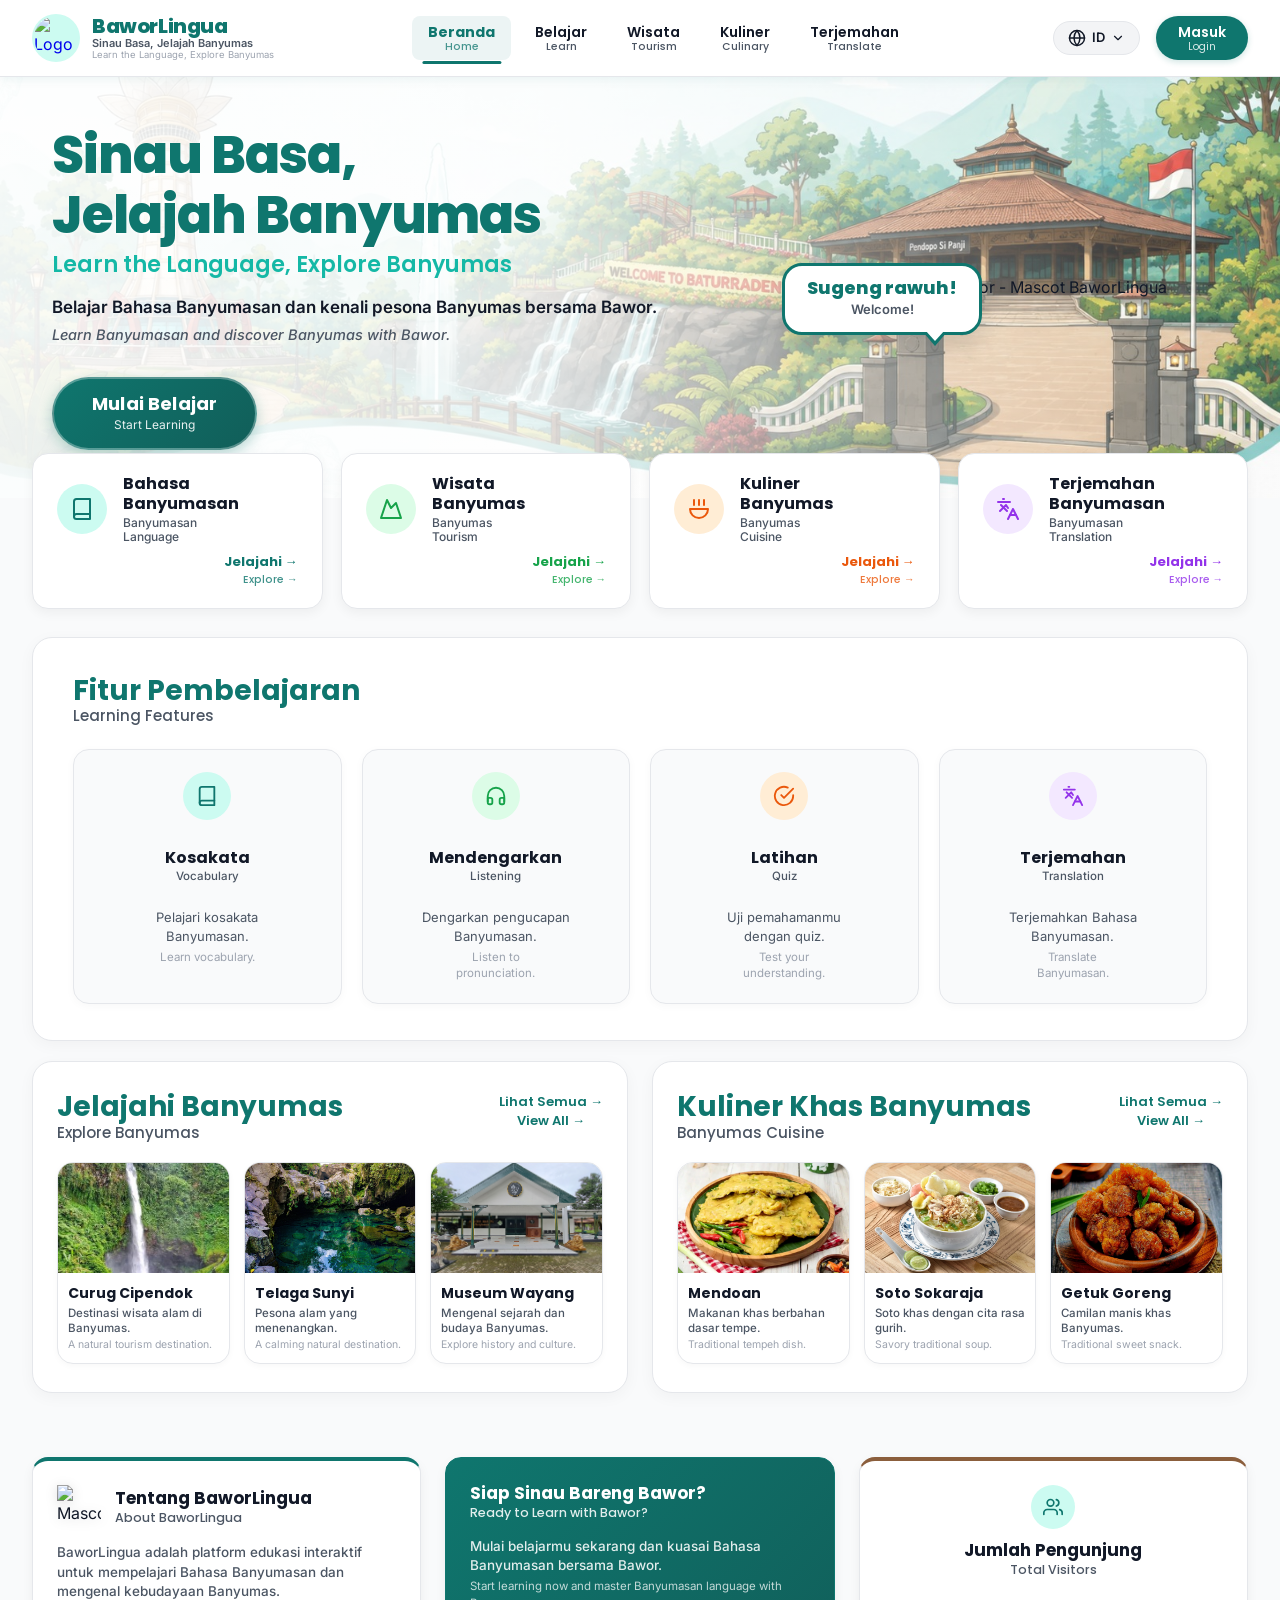
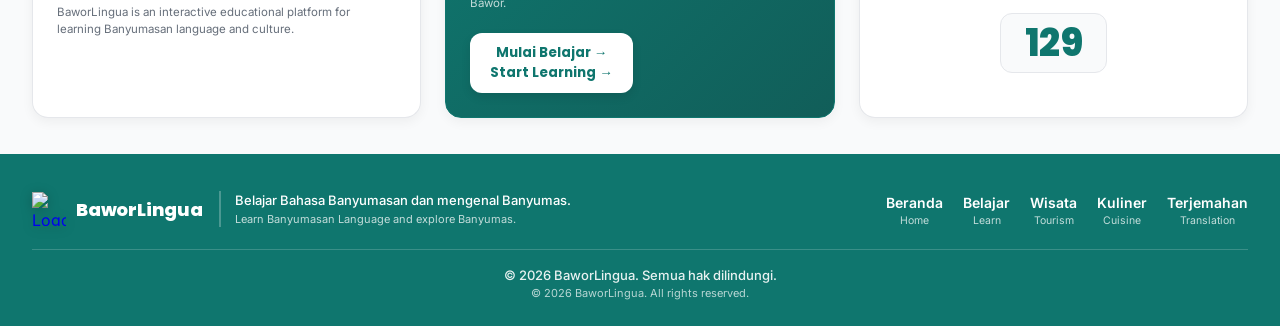
==== index.html @ 12813e77 "Initial commit" ====
<!DOCTYPE html>
<html lang="id">

<head>
    <meta charset="UTF-8">
    <meta name="viewport" content="width=device-width, initial-scale=1.0">
    <title>BaworLingua - Sinau Basa, Jelajah Banyumas</title>
    <meta name="description"
        content="Belajar Bahasa Banyumasan dan kenali pesona Banyumas bersama Bawor. Learn Banyumasan and discover Banyumas with Bawor.">

    <!-- Favicon -->
    <link rel="icon" type="image/png" href="assets/logo/logo.png">

    <!-- Google Fonts -->
    <link rel="preconnect" href="https://fonts.googleapis.com">
    <link rel="preconnect" href="https://fonts.gstatic.com" crossorigin>
    <link
        href="https://fonts.googleapis.com/css2?family=Inter:wght@400;500;600;700&family=Poppins:wght@500;600;700;800&display=swap"
        rel="stylesheet">

    <!-- Stylesheet -->
    <link rel="stylesheet" href="css/style.css">
</head>

<body data-lang="id">

    <!-- NAVBAR SECTION -->
    <header class="navbar" id="main-navbar">
        <div class="navbar-container">

            <!-- Brand Logo & Title (Left) -->
            <a href="index.html" class="brand" id="nav-brand">
                <img src="assets/logo/logo.png" alt="Logo BaworLingua" class="brand-logo" id="brand-logo-img">
                <div class="brand-info">
                    <span class="brand-title">BaworLingua</span>
                    <div class="brand-subtitle-bilingual bilingual-text">
                        <span class="text-id">Sinau Basa, Jelajah Banyumas</span>
                        <span class="text-en">Learn the Language, Explore Banyumas</span>
                    </div>
                </div>
            </a>

            <!-- Menu Navigation (Center) -->
            <nav id="primary-navigation">
                <ul class="nav-menu">
                    <li>
                        <a href="index.html" class="nav-link active" id="nav-item-beranda">
                            <span class="nav-bilingual bilingual-text">
                                <span class="text-id">Beranda</span>
                                <span class="text-en">Home</span>
                            </span>
                        </a>
                    </li>
                    <li>
                        <a href="belajar.html" class="nav-link" id="nav-item-belajar">
                            <span class="nav-bilingual bilingual-text">
                                <span class="text-id">Belajar</span>
                                <span class="text-en">Learn</span>
                            </span>
                        </a>
                    </li>
                    <li>
                        <a href="#" class="nav-link" id="nav-item-wisata">
                            <span class="nav-bilingual bilingual-text">
                                <span class="text-id">Wisata</span>
                                <span class="text-en">Tourism</span>
                            </span>
                        </a>
                    </li>
                    <li>
                        <a href="kuliner.html" class="nav-link" id="nav-item-kuliner">
                            <span class="nav-bilingual bilingual-text">
                                <span class="text-id">Kuliner</span>
                                <span class="text-en">Culinary</span>
                            </span>
                        </a>
                    </li>
                    <li>
                        <a href="terjemahan.html" class="nav-link" id="nav-item-terjemahan">
                            <span class="nav-bilingual bilingual-text">
                                <span class="text-id">Terjemahan</span>
                                <span class="text-en">Translate</span>
                            </span>
                        </a>
                    </li>
                </ul>
            </nav>

            <!-- Action Buttons & Language Selector (Right) -->
            <div class="nav-actions">
                <!-- Language Dropdown Button -->
                <div class="lang-selector" id="lang-selector-btn" role="button" aria-label="Pilih Bahasa Utama">
                    <svg width="18" height="18" viewBox="0 0 24 24" fill="none" stroke="currentColor" stroke-width="2"
                        stroke-linecap="round" stroke-linejoin="round">
                        <circle cx="12" cy="12" r="10"></circle>
                        <line x1="2" y1="12" x2="22" y2="12"></line>
                        <path
                            d="M12 2a15.3 15.3 0 0 1 4 10 15.3 15.3 0 0 1-4 10 15.3 15.3 0 0 1-4-10 15.3 15.3 0 0 1 4-10z">
                        </path>
                    </svg>
                    <span id="lang-label">ID</span>
                    <svg width="14" height="14" viewBox="0 0 24 24" fill="none" stroke="currentColor" stroke-width="2"
                        stroke-linecap="round" stroke-linejoin="round">
                        <polyline points="6 9 12 15 18 9"></polyline>
                    </svg>
                </div>

                <!-- Login Button -->
                <a href="#" class="btn-login" id="btn-login">
                    <span class="login-bilingual bilingual-text">
                        <span class="text-id">Masuk</span>
                        <span class="text-en">Login</span>
                    </span>
                </a>
            </div>

        </div>
    </header>

    <!-- HERO SECTION -->
    <section class="hero" id="hero-section">
        <div class="hero-container">

            <!-- Hero Text Content (Left) -->
            <div class="hero-content">
                <!-- Hero Heading & Subtitle Bilingual -->
                <div class="hero-title-bilingual bilingual-text" id="hero-heading">
                    <h1 class="text-id">Sinau Basa,<br>Jelajah Banyumas</h1>
                    <div class="text-en">Learn the Language, Explore Banyumas</div>
                </div>

                <!-- Hero Description Bilingual -->
                <div class="hero-desc-bilingual bilingual-text" id="hero-description">
                    <p class="text-id">Belajar Bahasa Banyumasan dan kenali pesona Banyumas bersama Bawor.</p>
                    <p class="text-en">Learn Banyumasan and discover Banyumas with Bawor.</p>
                </div>

                <!-- Hero CTA Button Bilingual -->
                <a href="#" class="btn-primary-cta" id="btn-hero-cta">
                    <div class="cta-bilingual bilingual-text">
                        <span class="text-id">Mulai Belajar</span>
                        <span class="text-en">Start Learning</span>
                    </div>
                </a>
            </div>

            <!-- Hero Mascot & Speech Bubble (Right) -->
            <div class="hero-mascot-wrapper" id="hero-mascot-container">
                <!-- Speech Bubble Bilingual -->
                <div class="speech-bubble" id="hero-speech-bubble">
                    <div class="bubble-bilingual bilingual-text">
                        <div class="text-id">Sugeng rawuh!</div>
                        <div class="text-en">Welcome!</div>
                    </div>
                </div>

                <!-- Mascot Character Image -->
                <img src="assets/mascot/bawor.png" alt="Karakter Bawor - Mascot BaworLingua" class="mascot-image"
                    id="bawor-mascot-img">
            </div>

        </div>
    </section>

    <!-- QUICK ACCESS SECTION -->
    <section class="quick-access-section" id="quick-access-section">
        <div class="quick-access-container">
            <div class="quick-access-grid">

                <!-- Card 1: Bahasa Banyumasan -->
                <a href="#" class="quick-access-card card-teal" id="qa-card-language">
                    <div class="qa-card-content">
                        <div class="qa-icon-wrapper">
                            <svg width="24" height="24" viewBox="0 0 24 24" fill="none" stroke="currentColor"
                                stroke-width="2" stroke-linecap="round" stroke-linejoin="round">
                                <path d="M4 19.5A2.5 2.5 0 0 1 6.5 17H20"></path>
                                <path d="M6.5 2H20v20H6.5A2.5 2.5 0 0 1 4 19.5v-15A2.5 2.5 0 0 1 6.5 2z"></path>
                            </svg>
                        </div>
                        <div class="qa-text-wrapper">
                            <div class="qa-title-bilingual bilingual-text">
                                <span class="text-id">Bahasa<br>Banyumasan</span>
                                <span class="text-en">Banyumasan<br>Language</span>
                            </div>
                        </div>
                    </div>
                    <div class="qa-action">
                        <span class="qa-action-bilingual bilingual-inline">
                            <span class="text-id">Jelajahi &rarr;</span>
                            <span class="text-en">Explore &rarr;</span>
                        </span>
                    </div>
                </a>

                <!-- Card 2: Wisata Banyumas -->
                <a href="#" class="quick-access-card card-green" id="qa-card-tourism">
                    <div class="qa-card-content">
                        <div class="qa-icon-wrapper">
                            <svg width="24" height="24" viewBox="0 0 24 24" fill="none" stroke="currentColor"
                                stroke-width="2" stroke-linecap="round" stroke-linejoin="round">
                                <path d="m8 3 4 8 5-5 5 15H2L8 3z"></path>
                            </svg>
                        </div>
                        <div class="qa-text-wrapper">
                            <div class="qa-title-bilingual bilingual-text">
                                <span class="text-id">Wisata<br>Banyumas</span>
                                <span class="text-en">Banyumas<br>Tourism</span>
                            </div>
                        </div>
                    </div>
                    <div class="qa-action">
                        <span class="qa-action-bilingual bilingual-inline">
                            <span class="text-id">Jelajahi &rarr;</span>
                            <span class="text-en">Explore &rarr;</span>
                        </span>
                    </div>
                </a>

                <!-- Card 3: Kuliner Banyumas -->
                <a href="#" class="quick-access-card card-orange" id="qa-card-cuisine">
                    <div class="qa-card-content">
                        <div class="qa-icon-wrapper">
                            <svg width="24" height="24" viewBox="0 0 24 24" fill="none" stroke="currentColor"
                                stroke-width="2" stroke-linecap="round" stroke-linejoin="round">
                                <path d="M12 21a9 9 0 0 0 9-9H3a9 9 0 0 0 9 9Z"></path>
                                <path d="M7 8V3M12 8V3M17 8V3"></path>
                            </svg>
                        </div>
                        <div class="qa-text-wrapper">
                            <div class="qa-title-bilingual bilingual-text">
                                <span class="text-id">Kuliner<br>Banyumas</span>
                                <span class="text-en">Banyumas<br>Cuisine</span>
                            </div>
                        </div>
                    </div>
                    <div class="qa-action">
                        <span class="qa-action-bilingual bilingual-inline">
                            <span class="text-id">Jelajahi &rarr;</span>
                            <span class="text-en">Explore &rarr;</span>
                        </span>
                    </div>
                </a>

                <!-- Card 4: Terjemahan Banyumasan -->
                <a href="#" class="quick-access-card card-purple" id="qa-card-translation">
                    <div class="qa-card-content">
                        <div class="qa-icon-wrapper">
                            <svg width="24" height="24" viewBox="0 0 24 24" fill="none" stroke="currentColor"
                                stroke-width="2" stroke-linecap="round" stroke-linejoin="round">
                                <path d="m5 8 6 6"></path>
                                <path d="m4 14 6-6 2 3"></path>
                                <path d="M2 5h12"></path>
                                <path d="M7 2h1"></path>
                                <path d="m22 22-5-10-5 10"></path>
                                <path d="M14 18h6"></path>
                            </svg>
                        </div>
                        <div class="qa-text-wrapper">
                            <div class="qa-title-bilingual bilingual-text">
                                <span class="text-id">Terjemahan<br>Banyumasan</span>
                                <span class="text-en">Banyumasan<br>Translation</span>
                            </div>
                        </div>
                    </div>
                    <div class="qa-action">
                        <span class="qa-action-bilingual bilingual-inline">
                            <span class="text-id">Jelajahi &rarr;</span>
                            <span class="text-en">Explore &rarr;</span>
                        </span>
                    </div>
                </a>

            </div>
        </div>
    </section>

    <!-- LEARNING FEATURES SECTION -->
    <section class="learning-features-section" id="learning-features-section">
        <div class="learning-features-container">
            <div class="features-card-wrapper">

                <!-- Section Header -->
                <div class="section-header-bilingual" id="features-header">
                    <h2 class="text-id">Fitur Pembelajaran</h2>
                    <span class="text-en">Learning Features</span>
                </div>

                <!-- 4 Feature Cards Grid -->
                <div class="features-grid">

                    <!-- Feature 1: Kosakata -->
                    <div class="feature-card feature-teal" id="feature-card-vocabulary">
                        <div class="feature-icon-circle">
                            <svg width="22" height="22" viewBox="0 0 24 24" fill="none" stroke="currentColor"
                                stroke-width="2" stroke-linecap="round" stroke-linejoin="round">
                                <path d="M4 19.5A2.5 2.5 0 0 1 6.5 17H20"></path>
                                <path d="M6.5 2H20v20H6.5A2.5 2.5 0 0 1 4 19.5v-15A2.5 2.5 0 0 1 6.5 2z"></path>
                            </svg>
                        </div>
                        <div class="feature-title-bilingual bilingual-text">
                            <h3 class="text-id">Kosakata</h3>
                            <span class="text-en">Vocabulary</span>
                        </div>
                        <div class="feature-desc-bilingual bilingual-text">
                            <p class="text-id">Pelajari kosakata<br>Banyumasan.</p>
                            <p class="text-en">Learn vocabulary.</p>
                        </div>
                    </div>

                    <!-- Feature 2: Mendengarkan / Listening -->
                    <div class="feature-card feature-green" id="feature-card-listening">
                        <div class="feature-icon-circle">
                            <svg width="22" height="22" viewBox="0 0 24 24" fill="none" stroke="currentColor"
                                stroke-width="2" stroke-linecap="round" stroke-linejoin="round">
                                <path d="M3 18v-6a9 9 0 0 1 18 0v6"></path>
                                <path
                                    d="M21 19a2 2 0 0 1-2 2h-1a2 2 0 0 1-2-2v-3a2 2 0 0 1 2-2h3zM3 19a2 2 0 0 0 2 2h1a2 2 0 0 0 2-2v-3a2 2 0 0 0-2-2H3z">
                                </path>
                            </svg>
                        </div>
                        <div class="feature-title-bilingual bilingual-text">
                            <h3 class="text-id">Mendengarkan</h3>
                            <span class="text-en">Listening</span>
                        </div>
                        <div class="feature-desc-bilingual bilingual-text">
                            <p class="text-id">Dengarkan pengucapan<br>Banyumasan.</p>
                            <p class="text-en">Listen to<br>pronunciation.</p>
                        </div>
                    </div>

                    <!-- Feature 3: Latihan / Quiz -->
                    <div class="feature-card feature-orange" id="feature-card-quiz">
                        <div class="feature-icon-circle">
                            <svg width="22" height="22" viewBox="0 0 24 24" fill="none" stroke="currentColor"
                                stroke-width="2" stroke-linecap="round" stroke-linejoin="round">
                                <path d="M22 11.08V12a10 10 0 1 1-5.93-9.14"></path>
                                <polyline points="22 4 12 14.01 9 11.01"></polyline>
                            </svg>
                        </div>
                        <div class="feature-title-bilingual bilingual-text">
                            <h3 class="text-id">Latihan</h3>
                            <span class="text-en">Quiz</span>
                        </div>
                        <div class="feature-desc-bilingual bilingual-text">
                            <p class="text-id">Uji pemahamanmu<br>dengan quiz.</p>
                            <p class="text-en">Test your<br>understanding.</p>
                        </div>
                    </div>

                    <!-- Feature 4: Terjemahan / Translation -->
                    <div class="feature-card feature-purple" id="feature-card-translation">
                        <div class="feature-icon-circle">
                            <svg width="22" height="22" viewBox="0 0 24 24" fill="none" stroke="currentColor"
                                stroke-width="2" stroke-linecap="round" stroke-linejoin="round">
                                <path d="m5 8 6 6"></path>
                                <path d="m4 14 6-6 2 3"></path>
                                <path d="M2 5h12"></path>
                                <path d="M7 2h1"></path>
                                <path d="m22 22-5-10-5 10"></path>
                                <path d="M14 18h6"></path>
                            </svg>
                        </div>
                        <div class="feature-title-bilingual bilingual-text">
                            <h3 class="text-id">Terjemahan</h3>
                            <span class="text-en">Translation</span>
                        </div>
                        <div class="feature-desc-bilingual bilingual-text">
                            <p class="text-id">Terjemahkan Bahasa<br>Banyumasan.</p>
                            <p class="text-en">Translate<br>Banyumasan.</p>
                        </div>
                    </div>

                </div>
            </div>
        </div>
    </section>

    <!-- TOURISM & CUISINE SIDE-BY-SIDE SECTION (PHASE C) -->
    <section class="tourism-cuisine-section" id="tourism-cuisine-section">
        <div class="tourism-cuisine-container">
            <div class="side-by-side-grid">

                <!-- LEFT COLUMN: JELAJAHI BANYUMAS (TOURISM) -->
                <div class="side-card-container" id="section-tourism">
                    <!-- Compact Header -->
                    <div class="compact-section-header">
                        <div class="section-header-bilingual">
                            <h2 class="text-id">Jelajahi Banyumas</h2>
                            <span class="text-en">Explore Banyumas</span>
                        </div>
                        <a href="#" class="header-action-link" id="link-all-tourism">
                            <span class="bilingual-inline">
                                <span class="text-id">Lihat Semua &rarr;</span>
                                <span class="text-en">View All &rarr;</span>
                            </span>
                        </a>
                    </div>

                    <!-- 3 Tourism Cards Grid -->
                    <div class="compact-cards-grid">
                        <!-- Tourism Card 1: Baturraden -->
                        <div class="compact-card" id="tourism-card-baturraden">
                            <img src="assets/wisata/curug_cipedok.jpg" alt="Curug Cipendok" class="compact-card-img">
                            <div class="compact-card-body">
                                <h3 class="compact-card-title">Curug Cipendok</h3>
                                <div class="compact-card-desc bilingual-text">
                                    <p class="text-id">Destinasi wisata alam di Banyumas.</p>
                                    <p class="text-en">A natural tourism destination.</p>
                                </div>
                            </div>
                        </div>

                        <!-- Tourism Card 2: Telaga Sunyi -->
                        <div class="compact-card" id="tourism-card-telaga-sunyi">
                            <img src="assets/wisata/telaga-sunyi.jpg" alt="Telaga Sunyi" class="compact-card-img">
                            <div class="compact-card-body">
                                <h3 class="compact-card-title">Telaga Sunyi</h3>
                                <div class="compact-card-desc bilingual-text">
                                    <p class="text-id">Pesona alam yang menenangkan.</p>
                                    <p class="text-en">A calming natural destination.</p>
                                </div>
                            </div>
                        </div>

                        <!-- Tourism Card 3: Museum Banyumas -->
                        <div class="compact-card" id="tourism-card-museum-banyumas">
                            <img src="assets/wisata/museum-banyumas.jpg" alt="Museum Wayang" class="compact-card-img">
                            <div class="compact-card-body">
                                <h3 class="compact-card-title">Museum Wayang</h3>
                                <div class="compact-card-desc bilingual-text">
                                    <p class="text-id">Mengenal sejarah dan budaya Banyumas.</p>
                                    <p class="text-en">Explore history and culture.</p>
                                </div>
                            </div>
                        </div>
                    </div>
                </div>

                <!-- RIGHT COLUMN: KULINER KHAS BANYUMAS (CUISINE) -->
                <div class="side-card-container" id="section-cuisine">
                    <!-- Compact Header -->
                    <div class="compact-section-header">
                        <div class="section-header-bilingual">
                            <h2 class="text-id">Kuliner Khas Banyumas</h2>
                            <span class="text-en">Banyumas Cuisine</span>
                        </div>
                        <a href="#" class="header-action-link" id="link-all-cuisine">
                            <span class="bilingual-inline">
                                <span class="text-id">Lihat Semua &rarr;</span>
                                <span class="text-en">View All &rarr;</span>
                            </span>
                        </a>
                    </div>

                    <!-- 3 Culinary Cards Grid -->
                    <div class="compact-cards-grid">
                        <!-- Culinary Card 1: Mendoan -->
                        <div class="compact-card" id="cuisine-card-mendoan">
                            <img src="assets/kuliner/mendoan.jpg" alt="Mendoan" class="compact-card-img">
                            <div class="compact-card-body">
                                <h3 class="compact-card-title">Mendoan</h3>
                                <div class="compact-card-desc bilingual-text">
                                    <p class="text-id">Makanan khas berbahan dasar tempe.</p>
                                    <p class="text-en">Traditional tempeh dish.</p>
                                </div>
                            </div>
                        </div>

                        <!-- Culinary Card 2: Soto Sokaraja -->
                        <div class="compact-card" id="cuisine-card-soto-sokaraja">
                            <img src="assets/kuliner/soto-sokaraja.jpg" alt="Soto Sokaraja" class="compact-card-img">
                            <div class="compact-card-body">
                                <h3 class="compact-card-title">Soto Sokaraja</h3>
                                <div class="compact-card-desc bilingual-text">
                                    <p class="text-id">Soto khas dengan cita rasa gurih.</p>
                                    <p class="text-en">Savory traditional soup.</p>
                                </div>
                            </div>
                        </div>

                        <!-- Culinary Card 3: Getuk Goreng -->
                        <div class="compact-card" id="cuisine-card-getuk-goreng">
                            <img src="assets/kuliner/getuk-goreng.jpg" alt="Getuk Goreng" class="compact-card-img">
                            <div class="compact-card-body">
                                <h3 class="compact-card-title">Getuk Goreng</h3>
                                <div class="compact-card-desc bilingual-text">
                                    <p class="text-id">Camilan manis khas Banyumas.</p>
                                    <p class="text-en">Traditional sweet snack.</p>
                                </div>
                            </div>
                        </div>
                    </div>
                </div>

            </div>
        </div>
    </section>

    <!-- BOTTOM INFO ROW (3 COLUMNS ON DESKTOP: TENTANG | CTA | VISITOR COUNTER) -->
    <section class="bottom-info-section" id="bottom-info-row">
        <div class="bottom-info-container">
            <div class="bottom-info-grid">

                <!-- CARD 1: TENTANG BAWORLINGUA -->
                <div class="info-card info-card-about" id="card-about-baworlingua">
                    <div class="info-card-header">
                        <img src="assets/mascot/bawor.png" alt="Mascot Bawor" class="info-mascot-img">
                        <div class="info-card-title-bilingual bilingual-text">
                            <h3 class="text-id">Tentang BaworLingua</h3>
                            <span class="text-en">About BaworLingua</span>
                        </div>
                    </div>
                    <div class="info-card-body">
                        <div class="info-card-desc-bilingual bilingual-text">
                            <p class="text-id">BaworLingua adalah platform edukasi interaktif untuk mempelajari Bahasa Banyumasan dan mengenal kebudayaan Banyumas.</p>
                            <p class="text-en">BaworLingua is an interactive educational platform for learning Banyumasan language and culture.</p>
                        </div>
                    </div>
                </div>

                <!-- CARD 2: SIAP SINAU BARENG BAWOR (CTA) -->
                <div class="info-card info-card-cta" id="card-cta-baworlingua">
                    <div class="info-card-header">
                        <div class="info-card-title-bilingual bilingual-text">
                            <h3 class="text-id text-white">Siap Sinau Bareng Bawor?</h3>
                            <span class="text-en text-white-sub">Ready to Learn with Bawor?</span>
                        </div>
                    </div>
                    <div class="info-card-body">
                        <div class="info-card-desc-bilingual bilingual-text">
                            <p class="text-id text-white-sub">Mulai belajarmu sekarang dan kuasai Bahasa Banyumasan bersama Bawor.</p>
                            <p class="text-en text-white-sub">Start learning now and master Banyumasan language with Bawor.</p>
                        </div>
                        <a href="#" class="btn-info-cta" id="btn-bottom-cta">
                            <span class="bilingual-inline">
                                <span class="text-id">Mulai Belajar &rarr;</span>
                                <span class="text-en">Start Learning &rarr;</span>
                            </span>
                        </a>
                    </div>
                </div>

                <!-- CARD 3: JUMLAH PENGUNJUNG (VISITOR COUNTER) -->
                <div class="info-card info-card-visitor" id="card-visitor-counter">
                    <div class="info-card-header center-header">
                        <div class="visitor-icon-badge">
                            <svg width="20" height="20" viewBox="0 0 24 24" fill="none" stroke="currentColor" stroke-width="2" stroke-linecap="round" stroke-linejoin="round">
                                <path d="M17 21v-2a4 4 0 0 0-4-4H5a4 4 0 0 0-4 4v2"></path>
                                <circle cx="9" cy="7" r="4"></circle>
                                <path d="M23 21v-2a4 4 0 0 0-3-3.87"></path>
                                <path d="M16 3.13a4 4 0 0 1 0 7.75"></path>
                            </svg>
                        </div>
                        <div class="info-card-title-bilingual bilingual-text text-center">
                            <h3 class="text-id">Jumlah Pengunjung</h3>
                            <span class="text-en">Total Visitors</span>
                        </div>
                    </div>
                    <div class="info-card-body center-body">
                        <div class="visitor-number-badge" id="visitor-count-value">--</div>
                    </div>
                </div>

            </div>
        </div>
    </section>

    <!-- COMPACT FOOTER (FULL BILINGUAL) -->
    <footer class="compact-footer" id="main-footer">
        <div class="footer-compact-container">
            <div class="footer-compact-main">
                <!-- Brand & Description -->
                <div class="footer-compact-brand">
                    <a href="index.html" class="compact-brand-link">
                        <img src="assets/logo/logo.png" alt="Logo BaworLingua" class="compact-logo">
                        <span class="compact-brand-title">BaworLingua</span>
                    </a>
                    <div class="compact-brand-desc-bilingual bilingual-text">
                        <p class="text-id">Belajar Bahasa Banyumasan dan mengenal Banyumas.</p>
                        <p class="text-en">Learn Banyumasan Language and explore Banyumas.</p>
                    </div>
                </div>

                <!-- Navigation (Horizontal row on desktop) -->
                <nav class="footer-compact-nav">
                    <a href="index.html" class="compact-nav-link">
                        <span class="bilingual-inline">
                            <span class="text-id">Beranda</span>
                            <span class="text-en">Home</span>
                        </span>
                    </a>
                    <a href="belajar.html" class="compact-nav-link">
                        <span class="bilingual-inline">
                            <span class="text-id">Belajar</span>
                            <span class="text-en">Learn</span>
                        </span>
                    </a>
                    <a href="#section-tourism" class="compact-nav-link">
                        <span class="bilingual-inline">
                            <span class="text-id">Wisata</span>
                            <span class="text-en">Tourism</span>
                        </span>
                    </a>
                    <a href="kuliner.html" class="compact-nav-link">
                        <span class="bilingual-inline">
                            <span class="text-id">Kuliner</span>
                            <span class="text-en">Cuisine</span>
                        </span>
                    </a>
                    <a href="#" class="compact-nav-link">
                        <span class="bilingual-inline">
                            <span class="text-id">Terjemahan</span>
                            <span class="text-en">Translation</span>
                        </span>
                    </a>
                </nav>
            </div>

            <!-- Copyright -->
            <div class="footer-compact-copyright">
                <div class="bilingual-text">
                    <p class="text-id">&copy; 2026 BaworLingua. Semua hak dilindungi.</p>
                    <p class="text-en">&copy; 2026 BaworLingua. All rights reserved.</p>
                </div>
            </div>
        </div>
    </footer>

    <!-- JavaScript -->
    <script src="js/script.js"></script>
</body>

</html>
---- css/style.css ----
/* ==========================================================================
   BaworLingua - Design System & Styles (Beranda & Learn Page)
   ========================================================================== */

@import url('https://fonts.googleapis.com/css2?family=Inter:wght@400;500;600;700&family=Poppins:wght@500;600;700;800&display=swap');

/* --- CSS Variables & Design Tokens --- */
:root {
  --primary-700: #0F766E;
  --primary-500: #14B8A6;
  --primary-100: #CCFBF1;
  --culture-500: #8B5E3C;
  --warm-300: #F7C98E;
  --danger-500: #E53225;
  --neutral-900: #111827;
  --neutral-600: #4B5563;
  --neutral-100: #F3F4F6;
  --white: #FFFFFF;
  --bg-light: #F9FAFB;
  --border-light: #E5E7EB;
  
  --font-poppins: 'Poppins', -apple-system, BlinkMacSystemFont, sans-serif;
  --font-inter: 'Inter', -apple-system, BlinkMacSystemFont, sans-serif;

  --shadow-nav: 0 2px 10px rgba(15, 118, 110, 0.08);
  --shadow-btn: 0 4px 14px rgba(15, 118, 110, 0.3);
  --shadow-card: 0 4px 12px rgba(0, 0, 0, 0.05);
  --shadow-card-hover: 0 8px 24px rgba(15, 118, 110, 0.12);
  --shadow-bubble: 0 10px 25px rgba(0, 0, 0, 0.12);

  --radius-sm: 8px;
  --radius-btn: 12px;
  --radius-card: 16px;
  --radius-lg: 20px;
  --radius-full: 999px;
}

/* --- Base Reset --- */
*, *::before, *::after {
  box-sizing: border-box;
  margin: 0;
  padding: 0;
}

html {
  scroll-behavior: smooth;
  font-size: 16px;
}

body {
  font-family: var(--font-inter);
  color: var(--neutral-900);
  background-color: var(--bg-light);
  line-height: 1.5;
  -webkit-font-smoothing: antialiased;
  -moz-osx-font-smoothing: grayscale;
}

/* ==========================================================================
   Bilingual System (Dual Language with Dynamic Hierarchy)
   ========================================================================== */

.bilingual-text {
  display: flex;
  flex-direction: column;
}

.bilingual-inline {
  display: inline-flex;
  flex-direction: column;
  align-items: center;
}

/* Order Switching via Data Attribute on Body */
body[data-lang="id"] .text-id,
body:not([data-lang]) .text-id {
  order: 1;
}

body[data-lang="id"] .text-en,
body:not([data-lang]) .text-en {
  order: 2;
}

body[data-lang="en"] .text-en {
  order: 1;
}

body[data-lang="en"] .text-id {
  order: 2;
}

/* --- Brand Subtitle Hierarchy --- */
.brand-subtitle-bilingual {
  display: flex;
  flex-direction: column;
}

body[data-lang="id"] .brand-subtitle-bilingual .text-id,
body:not([data-lang]) .brand-subtitle-bilingual .text-id,
body[data-lang="en"] .brand-subtitle-bilingual .text-en {
  font-size: 11px;
  font-weight: 600;
  color: var(--neutral-600);
  line-height: 1.2;
}

body[data-lang="id"] .brand-subtitle-bilingual .text-en,
body:not([data-lang]) .brand-subtitle-bilingual .text-en,
body[data-lang="en"] .brand-subtitle-bilingual .text-id {
  font-size: 9.5px;
  font-weight: 400;
  color: #9CA3AF;
  line-height: 1.1;
}

/* --- Nav Menu Links Hierarchy & Active State --- */
.nav-bilingual {
  display: flex;
  flex-direction: column;
  align-items: center;
  text-align: center;
}

body[data-lang="id"] .nav-bilingual .text-id,
body:not([data-lang]) .nav-bilingual .text-id,
body[data-lang="en"] .nav-bilingual .text-en {
  font-size: 14px;
  font-weight: 600;
  line-height: 1.2;
  color: var(--neutral-900);
  transition: color 0.2s ease;
}

body[data-lang="id"] .nav-bilingual .text-en,
body:not([data-lang]) .nav-bilingual .text-en,
body[data-lang="en"] .nav-bilingual .text-id {
  font-size: 10.5px;
  font-weight: 500;
  line-height: 1.1;
  color: var(--neutral-600);
  transition: color 0.2s ease;
}

.nav-link:hover {
  background-color: rgba(15, 118, 110, 0.05);
}

.nav-link:hover .nav-bilingual .text-id,
.nav-link:hover .nav-bilingual .text-en {
  color: var(--primary-700);
}

.nav-link.active {
  background-color: rgba(15, 118, 110, 0.08);
}

body[data-lang="id"] .nav-link.active .nav-bilingual .text-id,
body:not([data-lang]) .nav-link.active .nav-bilingual .text-id,
body[data-lang="en"] .nav-link.active .nav-bilingual .text-en {
  color: var(--primary-700);
  font-weight: 700;
}

body[data-lang="id"] .nav-link.active .nav-bilingual .text-en,
body:not([data-lang]) .nav-link.active .nav-bilingual .text-en,
body[data-lang="en"] .nav-link.active .nav-bilingual .text-id {
  color: var(--primary-700);
  opacity: 0.75;
}

.nav-link.active::after {
  content: "";
  position: absolute;
  bottom: -4px;
  left: 50%;
  transform: translateX(-50%);
  width: 80%;
  height: 3px;
  border-radius: var(--radius-full);
  background: var(--primary-700);
}

/* --- Login Button Hierarchy --- */
.login-bilingual {
  display: flex;
  flex-direction: column;
  align-items: center;
}

body[data-lang="id"] .login-bilingual .text-id,
body:not([data-lang]) .login-bilingual .text-id,
body[data-lang="en"] .login-bilingual .text-en {
  font-size: 14px;
  font-weight: 600;
  line-height: 1.2;
}

body[data-lang="id"] .login-bilingual .text-en,
body:not([data-lang]) .login-bilingual .text-en,
body[data-lang="en"] .login-bilingual .text-id {
  font-size: 10px;
  font-weight: 400;
  opacity: 0.85;
  line-height: 1.1;
}

/* --- Hero Title Hierarchy (Beranda) --- */
.hero-title-bilingual {
  display: flex;
  flex-direction: column;
  margin-bottom: 16px;
}

body[data-lang="id"] .hero-title-bilingual .text-id,
body:not([data-lang]) .hero-title-bilingual .text-id,
body[data-lang="en"] .hero-title-bilingual .text-en {
  font-family: var(--font-poppins);
  font-size: 52px;
  font-weight: 800;
  color: var(--primary-700);
  line-height: 1.15;
  letter-spacing: -0.02em;
  text-shadow: 0 1px 3px rgba(255, 255, 255, 0.9);
  margin-bottom: 6px;
}

body[data-lang="id"] .hero-title-bilingual .text-en,
body:not([data-lang]) .hero-title-bilingual .text-en,
body[data-lang="en"] .hero-title-bilingual .text-id {
  font-family: var(--font-poppins);
  font-size: 22px;
  font-weight: 600;
  color: var(--primary-500);
  line-height: 1.3;
}

/* --- Hero Description Hierarchy --- */
.hero-desc-bilingual {
  display: flex;
  flex-direction: column;
  margin-bottom: 32px;
  gap: 4px;
}

body[data-lang="id"] .hero-desc-bilingual .text-id,
body:not([data-lang]) .hero-desc-bilingual .text-id,
body[data-lang="en"] .hero-desc-bilingual .text-en {
  font-family: var(--font-inter);
  font-size: 17px;
  font-weight: 600;
  color: var(--neutral-900);
  line-height: 1.5;
}

body[data-lang="id"] .hero-desc-bilingual .text-en,
body:not([data-lang]) .hero-desc-bilingual .text-en,
body[data-lang="en"] .hero-desc-bilingual .text-id {
  font-family: var(--font-inter);
  font-size: 14.5px;
  font-weight: 500;
  color: var(--neutral-600);
  line-height: 1.4;
  font-style: italic;
}

/* --- CTA Button Hierarchy --- */
.cta-bilingual {
  display: flex;
  flex-direction: column;
  align-items: center;
}

body[data-lang="id"] .cta-bilingual .text-id,
body:not([data-lang]) .cta-bilingual .text-id,
body[data-lang="en"] .cta-bilingual .text-en {
  font-family: var(--font-poppins);
  font-size: 18px;
  font-weight: 700;
  letter-spacing: 0.01em;
  line-height: 1.2;
}

body[data-lang="id"] .cta-bilingual .text-en,
body:not([data-lang]) .cta-bilingual .text-en,
body[data-lang="en"] .cta-bilingual .text-id {
  font-family: var(--font-inter);
  font-size: 12px;
  font-weight: 400;
  opacity: 0.9;
  margin-top: 1px;
}

/* --- Speech Bubble Hierarchy --- */
.bubble-bilingual {
  display: flex;
  flex-direction: column;
  align-items: center;
}

body[data-lang="id"] .bubble-bilingual .text-id,
body:not([data-lang]) .bubble-bilingual .text-id,
body[data-lang="en"] .bubble-bilingual .text-en {
  font-family: var(--font-poppins);
  font-size: 18px;
  font-weight: 800;
  color: var(--primary-700);
  line-height: 1.1;
  text-align: center;
}

body[data-lang="id"] .bubble-bilingual .text-en,
body:not([data-lang]) .bubble-bilingual .text-en,
body[data-lang="en"] .bubble-bilingual .text-id {
  font-family: var(--font-inter);
  font-size: 13px;
  font-weight: 600;
  color: var(--neutral-600);
  text-align: center;
  margin-top: 2px;
}

/* --- Section Title Hierarchy --- */
.section-header-bilingual {
  display: flex;
  flex-direction: column;
  margin-bottom: 24px;
}

body[data-lang="id"] .section-header-bilingual .text-id,
body:not([data-lang]) .section-header-bilingual .text-id,
body[data-lang="en"] .section-header-bilingual .text-en {
  font-family: var(--font-poppins);
  font-size: 28px;
  font-weight: 700;
  color: var(--primary-700);
  line-height: 1.2;
}

body[data-lang="id"] .section-header-bilingual .text-en,
body:not([data-lang]) .section-header-bilingual .text-en,
body[data-lang="en"] .section-header-bilingual .text-id {
  font-family: var(--font-poppins);
  font-size: 15px;
  font-weight: 500;
  color: var(--neutral-600);
  line-height: 1.2;
}

/* ==========================================================================
   Navigation Bar
   ========================================================================== */
.navbar {
  position: sticky;
  top: 0;
  left: 0;
  width: 100%;
  background-color: var(--white);
  box-shadow: var(--shadow-nav);
  z-index: 1000;
  border-bottom: 1px solid var(--border-light);
}

.navbar-container {
  max-width: 1320px;
  margin: 0 auto;
  padding: 10px 32px;
  display: flex;
  align-items: center;
  justify-content: space-between;
  height: 76px;
}

.brand {
  display: flex;
  align-items: center;
  gap: 12px;
  text-decoration: none;
}

.brand-logo {
  height: 48px;
  width: 48px;
  object-fit: contain;
  border-radius: var(--radius-full);
  background-color: var(--primary-100);
  padding: 2px;
  transition: transform 0.2s ease;
}

.brand:hover .brand-logo {
  transform: scale(1.05);
}

.brand-info {
  display: flex;
  flex-direction: column;
}

.brand-title {
  font-family: var(--font-poppins);
  font-size: 20px;
  font-weight: 800;
  color: var(--primary-700);
  line-height: 1.1;
  letter-spacing: -0.02em;
}

.nav-menu {
  display: flex;
  align-items: center;
  gap: 8px;
  list-style: none;
}

.nav-link {
  font-family: var(--font-poppins);
  text-decoration: none;
  padding: 8px 16px;
  border-radius: var(--radius-sm);
  transition: all 0.2s ease;
  position: relative;
  display: inline-block;
}

.nav-actions {
  display: flex;
  align-items: center;
  gap: 16px;
}

.lang-selector {
  display: flex;
  align-items: center;
  gap: 6px;
  padding: 6px 14px;
  background-color: var(--neutral-100);
  border: 1px solid var(--border-light);
  border-radius: var(--radius-full);
  font-family: var(--font-inter);
  font-size: 13px;
  font-weight: 600;
  color: var(--neutral-900);
  cursor: pointer;
  transition: all 0.2s ease;
  user-select: none;
}

.lang-selector:hover {
  background-color: #E5E7EB;
  border-color: #D1D5DB;
}

.lang-selector svg {
  flex-shrink: 0;
}

.btn-login {
  display: inline-flex;
  align-items: center;
  justify-content: center;
  background-color: var(--primary-700);
  color: var(--white);
  font-family: var(--font-poppins);
  padding: 8px 22px;
  border-radius: var(--radius-full);
  border: none;
  cursor: pointer;
  text-decoration: none;
  transition: all 0.25s ease;
  box-shadow: 0 2px 6px rgba(15, 118, 110, 0.2);
}

.btn-login:hover {
  background-color: #0D655E;
  transform: translateY(-1px);
  box-shadow: 0 4px 12px rgba(15, 118, 110, 0.35);
}

/* ==========================================================================
   Hero Section (Beranda Landing Hero)
   ========================================================================== */
.hero {
  position: relative;
  width: 100%;
  min-height: 420px;
  background-image: url('../assets/hero/hero.jpeg');
  background-size: cover;
  background-position: center bottom;
  background-repeat: no-repeat;
  display: flex;
  align-items: center;
  justify-content: center;
  padding: 48px 0;
  overflow: hidden;
  box-sizing: border-box;
}

.hero::before {
  content: '';
  position: absolute;
  top: 0;
  left: 0;
  width: 100%;
  height: 100%;
  background: linear-gradient(
    90deg, 
    rgba(255, 255, 255, 0.92) 0%, 
    rgba(255, 255, 255, 0.82) 42%, 
    rgba(255, 255, 255, 0.35) 75%, 
    rgba(255, 255, 255, 0.15) 100%
  );
  z-index: 1;
}

.hero-container {
  position: relative;
  z-index: 2;
  max-width: 1240px;
  width: 100%;
  margin: 0 auto;
  padding: 0 32px;
  display: grid;
  grid-template-columns: 1.25fr 0.75fr;
  align-items: center;
  gap: 40px;
  box-sizing: border-box;
}

.hero-content {
  display: flex;
  flex-direction: column;
  align-items: flex-start;
  max-width: 620px;
}

.btn-primary-cta {
  display: inline-flex;
  align-items: center;
  justify-content: center;
  background: linear-gradient(135deg, var(--primary-700) 0%, #115E59 100%);
  color: var(--white);
  padding: 14px 38px;
  border-radius: var(--radius-full);
  text-decoration: none;
  border: 2px solid rgba(255, 255, 255, 0.3);
  box-shadow: var(--shadow-btn);
  transition: all 0.3s cubic-bezier(0.4, 0, 0.2, 1);
  cursor: pointer;
}

.btn-primary-cta:hover {
  transform: translateY(-3px) scale(1.02);
  box-shadow: 0 8px 24px rgba(15, 118, 110, 0.45);
}

.hero-mascot-wrapper {
  position: relative;
  display: flex;
  justify-content: center;
  align-items: center;
}

.mascot-image {
  max-height: 310px;
  width: auto;
  object-fit: contain;
  filter: drop-shadow(0 12px 28px rgba(0, 0, 0, 0.18));
  transition: transform 0.4s ease;
}

.hero-mascot-wrapper:hover .mascot-image {
  transform: translateY(-6px);
}

.speech-bubble {
  position: absolute;
  top: -12px;
  left: -20px;
  background-color: var(--white);
  border: 3px solid var(--primary-700);
  border-radius: 20px;
  padding: 12px 22px;
  box-shadow: var(--shadow-bubble);
  z-index: 10;
  animation: floatBubble 3.5s ease-in-out infinite;
}

.speech-bubble::after {
  content: '';
  position: absolute;
  bottom: -14px;
  right: 32px;
  width: 0;
  height: 0;
  border-style: solid;
  border-width: 14px 12px 0 12px;
  border-color: var(--primary-700) transparent transparent transparent;
}

.speech-bubble::before {
  content: '';
  position: absolute;
  bottom: -9px;
  right: 34px;
  width: 0;
  height: 0;
  border-style: solid;
  border-width: 11px 10px 0 10px;
  border-color: var(--white) transparent transparent transparent;
  z-index: 1;
}

@keyframes floatBubble {
  0%, 100% { transform: translateY(0); }
  50% { transform: translateY(-8px); }
}

/* ==========================================================================
   Quick Access Section (Beranda Phase B)
   ========================================================================== */
.quick-access-section {
  position: relative;
  z-index: 10;
  margin-top: -45px;
  padding: 0 32px;
  margin-bottom: 28px;
  width: 100%;
}

.quick-access-container {
  max-width: 1320px;
  width: 100%;
  margin: 0 auto;
}

.quick-access-grid {
  display: grid;
  grid-template-columns: repeat(4, 1fr);
  gap: 18px;
  width: 100%;
}

.quick-access-card {
  background-color: var(--white);
  border: 1px solid var(--border-light);
  border-radius: var(--radius-card);
  padding: 20px 24px;
  box-shadow: var(--shadow-card);
  display: flex;
  flex-direction: column;
  justify-content: space-between;
  text-decoration: none;
  transition: all 0.25s cubic-bezier(0.4, 0, 0.2, 1);
  min-height: 112px;
  width: 100%;
}

.quick-access-card:hover {
  transform: translateY(-4px);
  box-shadow: var(--shadow-card-hover);
}

.card-teal:hover { border-color: var(--primary-700); }
.card-green:hover { border-color: #16A34A; }
.card-orange:hover { border-color: #EA580C; }
.card-purple:hover { border-color: #9333EA; }

.qa-card-content {
  display: flex;
  align-items: center;
  gap: 16px;
  margin-bottom: 8px;
}

.qa-icon-wrapper {
  width: 50px;
  height: 50px;
  border-radius: var(--radius-full);
  display: flex;
  align-items: center;
  justify-content: center;
  flex-shrink: 0;
  transition: transform 0.25s ease;
}

.quick-access-card:hover .qa-icon-wrapper {
  transform: scale(1.08);
}

.card-teal .qa-icon-wrapper {
  background-color: var(--primary-100);
  color: var(--primary-700);
}

.card-green .qa-icon-wrapper {
  background-color: #DCFCE7;
  color: #16A34A;
}

.card-orange .qa-icon-wrapper {
  background-color: #FFEDD5;
  color: #EA580C;
}

.card-purple .qa-icon-wrapper {
  background-color: #F3E8FF;
  color: #9333EA;
}

.qa-text-wrapper {
  display: flex;
  flex-direction: column;
}

.qa-title-bilingual {
  display: flex;
  flex-direction: column;
}

body[data-lang="id"] .qa-title-bilingual .text-id,
body:not([data-lang]) .qa-title-bilingual .text-id,
body[data-lang="en"] .qa-title-bilingual .text-en {
  font-family: var(--font-poppins);
  font-size: 16px;
  font-weight: 700;
  color: var(--neutral-900);
  line-height: 1.25;
}

body[data-lang="id"] .qa-title-bilingual .text-en,
body:not([data-lang]) .qa-title-bilingual .text-en,
body[data-lang="en"] .qa-title-bilingual .text-id {
  font-family: var(--font-inter);
  font-size: 12px;
  font-weight: 500;
  color: var(--neutral-600);
  line-height: 1.2;
  margin-top: 2px;
}

.qa-action {
  align-self: flex-end;
  font-family: var(--font-poppins);
  font-size: 13px;
  font-weight: 600;
  transition: transform 0.25s ease;
}

.quick-access-card:hover .qa-action {
  transform: translateX(4px);
}

.card-teal .qa-action { color: var(--primary-700); }
.card-green .qa-action { color: #16A34A; }
.card-orange .qa-action { color: #EA580C; }
.card-purple .qa-action { color: #9333EA; }

.qa-action-bilingual {
  display: flex;
  flex-direction: column;
  align-items: flex-end;
}

body[data-lang="id"] .qa-action-bilingual .text-id,
body:not([data-lang]) .qa-action-bilingual .text-id,
body[data-lang="en"] .qa-action-bilingual .text-en {
  font-weight: 700;
}

body[data-lang="id"] .qa-action-bilingual .text-en,
body:not([data-lang]) .qa-action-bilingual .text-en,
body[data-lang="en"] .qa-action-bilingual .text-id {
  font-weight: 500;
  font-size: 10.5px;
  opacity: 0.8;
}

/* ==========================================================================
   Learning Features Section (Beranda Phase B)
   ========================================================================== */
.learning-features-section {
  padding: 0 32px 20px;
}

.learning-features-container {
  max-width: 1320px;
  margin: 0 auto;
}

.features-card-wrapper {
  background-color: var(--white);
  border: 1px solid var(--border-light);
  border-radius: var(--radius-lg);
  padding: 36px 40px;
  box-shadow: 0 4px 16px rgba(0, 0, 0, 0.04);
}

.features-grid {
  display: grid;
  grid-template-columns: repeat(4, 1fr);
  gap: 20px;
}

.feature-card {
  background-color: var(--white);
  border: 1px solid var(--border-light);
  border-radius: var(--radius-card);
  padding: 24px 18px;
  box-shadow: 0 2px 8px rgba(0, 0, 0, 0.03);
  display: flex;
  flex-direction: column;
  align-items: center;
  text-align: center;
  transition: all 0.25s cubic-bezier(0.4, 0, 0.2, 1);
}

.feature-card:hover {
  transform: translateY(-3px);
  box-shadow: var(--shadow-card-hover);
}

.feature-teal:hover { border-color: var(--primary-700); }
.feature-green:hover { border-color: #16A34A; }
.feature-orange:hover { border-color: #EA580C; }
.feature-purple:hover { border-color: #9333EA; }

.feature-icon-circle {
  width: 48px;
  height: 48px;
  border-radius: var(--radius-full);
  display: flex;
  align-items: center;
  justify-content: center;
  margin-bottom: 14px;
  transition: transform 0.25s ease;
}

.feature-card:hover .feature-icon-circle {
  transform: scale(1.08);
}

.feature-teal .feature-icon-circle {
  background-color: var(--primary-100);
  color: var(--primary-700);
}

.feature-green .feature-icon-circle {
  background-color: #DCFCE7;
  color: #16A34A;
}

.feature-orange .feature-icon-circle {
  background-color: #FFEDD5;
  color: #EA580C;
}

.feature-purple .feature-icon-circle {
  background-color: #F3E8FF;
  color: #9333EA;
}

.feature-title-bilingual {
  display: flex;
  flex-direction: column;
  margin-bottom: 8px;
}

body[data-lang="id"] .feature-title-bilingual .text-id,
body:not([data-lang]) .feature-title-bilingual .text-id,
body[data-lang="en"] .feature-title-bilingual .text-en {
  font-family: var(--font-poppins);
  font-size: 17px;
  font-weight: 700;
  color: var(--neutral-900);
  line-height: 1.25;
}

body[data-lang="id"] .feature-title-bilingual .text-en,
body:not([data-lang]) .feature-title-bilingual .text-en,
body[data-lang="en"] .feature-title-bilingual .text-id {
  font-family: var(--font-inter);
  font-size: 12px;
  font-weight: 500;
  color: var(--neutral-600);
  line-height: 1.2;
  margin-top: 1px;
}

.feature-desc-bilingual {
  display: flex;
  flex-direction: column;
}

body[data-lang="id"] .feature-desc-bilingual .text-id,
body:not([data-lang]) .feature-desc-bilingual .text-id,
body[data-lang="en"] .feature-desc-bilingual .text-en {
  font-family: var(--font-inter);
  font-size: 13.5px;
  font-weight: 500;
  color: var(--neutral-600);
  line-height: 1.35;
}

body[data-lang="id"] .feature-desc-bilingual .text-en,
body:not([data-lang]) .feature-desc-bilingual .text-en,
body[data-lang="en"] .feature-desc-bilingual .text-id {
  font-family: var(--font-inter);
  font-size: 11.5px;
  font-weight: 400;
  color: #9CA3AF;
  line-height: 1.3;
  margin-top: 2px;
}

/* ==========================================================================
   Tourism & Cuisine Side-by-Side Section (Beranda Phase C)
   ========================================================================== */
.tourism-cuisine-section {
  padding: 0 32px 64px;
}

.tourism-cuisine-container {
  max-width: 1320px;
  margin: 0 auto;
}

.side-by-side-grid {
  display: grid;
  grid-template-columns: repeat(2, 1fr);
  gap: 24px;
  align-items: stretch;
}

.side-card-container {
  background-color: var(--white);
  border: 1px solid var(--border-light);
  border-radius: var(--radius-lg);
  padding: 28px 24px;
  box-shadow: 0 4px 16px rgba(0, 0, 0, 0.04);
  display: flex;
  flex-direction: column;
  justify-content: space-between;
}

.compact-section-header {
  display: flex;
  align-items: flex-start;
  justify-content: space-between;
  margin-bottom: 20px;
}

.compact-section-header .section-header-bilingual {
  margin-bottom: 0;
}

.compact-section-header .section-header-bilingual .text-id {
  font-family: var(--font-poppins);
  font-size: 20px;
  font-weight: 700;
  color: var(--primary-700);
  line-height: 1.2;
}

.compact-section-header .section-header-bilingual .text-en {
  font-family: var(--font-poppins);
  font-size: 13px;
  font-weight: 500;
  color: var(--neutral-600);
}

.header-action-link {
  font-family: var(--font-poppins);
  font-size: 13px;
  font-weight: 600;
  color: var(--primary-700);
  text-decoration: none;
  transition: all 0.2s ease;
  white-space: nowrap;
  margin-top: 2px;
  display: inline-flex;
}

.header-action-link:hover {
  color: #0D655E;
  transform: translateX(3px);
}

.compact-cards-grid {
  display: grid;
  grid-template-columns: repeat(3, 1fr);
  gap: 14px;
  flex-grow: 1;
}

.compact-card {
  background-color: var(--white);
  border: 1px solid var(--border-light);
  border-radius: var(--radius-card);
  overflow: hidden;
  box-shadow: 0 2px 6px rgba(0, 0, 0, 0.03);
  display: flex;
  flex-direction: column;
  transition: all 0.25s cubic-bezier(0.4, 0, 0.2, 1);
}

.compact-card:hover {
  transform: translateY(-4px);
  box-shadow: var(--shadow-card-hover);
  border-color: var(--primary-500);
}

.compact-card-img {
  width: 100%;
  height: 110px;
  object-fit: cover;
  display: block;
  transition: transform 0.3s ease;
}

.compact-card:hover .compact-card-img {
  transform: scale(1.04);
}

.compact-card-body {
  padding: 12px 10px;
  display: flex;
  flex-direction: column;
  flex-grow: 1;
}

.compact-card-title {
  font-family: var(--font-poppins);
  font-size: 14px;
  font-weight: 700;
  color: var(--neutral-900);
  margin-bottom: 4px;
  line-height: 1.25;
}

.compact-card-desc {
  display: flex;
  flex-direction: column;
}

body[data-lang="id"] .compact-card-desc .text-id,
body:not([data-lang]) .compact-card-desc .text-id,
body[data-lang="en"] .compact-card-desc .text-en {
  font-family: var(--font-inter);
  font-size: 11.5px;
  font-weight: 500;
  color: var(--neutral-600);
  line-height: 1.3;
}

body[data-lang="id"] .compact-card-desc .text-en,
body:not([data-lang]) .compact-card-desc .text-en,
body[data-lang="en"] .compact-card-desc .text-id {
  font-family: var(--font-inter);
  font-size: 10.5px;
  font-weight: 400;
  color: #9CA3AF;
  line-height: 1.25;
  margin-top: 2px;
}

/* ==========================================================================
   Bottom Info Row Section (Beranda Revision: 3 Columns)
   ========================================================================== */
.bottom-info-section {
  padding: 0 32px 40px;
}

.bottom-info-container {
  max-width: 1320px;
  margin: 0 auto;
}

.bottom-info-grid {
  display: grid;
  grid-template-columns: 1.15fr 1.15fr 0.7fr;
  gap: 24px;
  align-items: stretch;
}

.info-card {
  background-color: var(--white);
  border: 1px solid var(--border-light);
  border-radius: var(--radius-lg);
  padding: 24px 22px;
  box-shadow: 0 4px 16px rgba(0, 0, 0, 0.04);
  display: flex;
  flex-direction: column;
  justify-content: space-between;
  transition: all 0.25s ease;
}

.info-card:hover {
  transform: translateY(-3px);
  box-shadow: var(--shadow-card-hover);
}

.info-card-header {
  display: flex;
  align-items: center;
  gap: 12px;
  margin-bottom: 12px;
}

.info-mascot-img {
  height: 40px;
  width: auto;
  object-fit: contain;
  filter: drop-shadow(0 4px 10px rgba(15, 118, 110, 0.15));
}

.info-card-title {
  font-family: var(--font-poppins);
  font-size: 17px;
  font-weight: 700;
  color: var(--neutral-900);
  line-height: 1.25;
}

.info-card-desc {
  font-family: var(--font-inter);
  font-size: 13px;
  font-weight: 500;
  color: var(--neutral-600);
  line-height: 1.4;
}

/* Card 2: CTA Styling */
.info-card-cta {
  background: linear-gradient(135deg, var(--primary-700) 0%, #115E59 100%);
  border-color: transparent;
}

.text-white {
  color: var(--white) !important;
}

.text-white-sub {
  color: rgba(255, 255, 255, 0.9) !important;
}

.btn-info-cta {
  display: inline-flex;
  align-items: center;
  justify-content: center;
  background-color: var(--white);
  color: var(--primary-700);
  padding: 8px 20px;
  border-radius: var(--radius-full);
  text-decoration: none;
  font-family: var(--font-poppins);
  font-size: 13.5px;
  font-weight: 700;
  margin-top: 14px;
  align-self: flex-start;
  box-shadow: 0 2px 8px rgba(0, 0, 0, 0.12);
  transition: all 0.2s ease;
}

.btn-info-cta:hover {
  background-color: var(--primary-100);
  transform: translateY(-1px);
}

/* Card 3: Visitor Counter Styling */
.info-card-visitor {
  text-align: center;
  align-items: center;
}

.center-header {
  flex-direction: column;
  align-items: center;
  gap: 8px;
  margin-bottom: 8px;
}

.visitor-icon-badge {
  width: 42px;
  height: 42px;
  border-radius: var(--radius-full);
  background-color: var(--primary-100);
  color: var(--primary-700);
  display: flex;
  align-items: center;
  justify-content: center;
}

.center-body {
  display: flex;
  justify-content: center;
  align-items: center;
  width: 100%;
}

.visitor-number-badge {
  font-family: var(--font-poppins);
  font-size: 26px;
  font-weight: 800;
  color: var(--primary-700);
  background-color: var(--primary-100);
  padding: 6px 20px;
  border-radius: var(--radius-full);
  letter-spacing: -0.01em;
  line-height: 1.2;
}



/* ==========================================================================
   Footer Section
   ========================================================================== */
/* ==========================================================================
   Bottom Info Row (3 Columns: Tentang | CTA | Visitor Counter)
   ========================================================================== */
.bottom-info-section {
  position: relative;
  width: 100%;
  padding: 0 32px 36px;
  background-color: var(--bg-light);
}

.bottom-info-container {
  max-width: 1280px;
  margin: 0 auto;
}

.bottom-info-grid {
  display: grid;
  grid-template-columns: repeat(3, 1fr);
  gap: 24px;
  align-items: stretch;
}

.info-card {
  background-color: var(--white);
  border: 1px solid var(--border-light);
  border-radius: var(--radius-card);
  padding: 24px;
  box-shadow: var(--shadow-card);
  display: flex;
  flex-direction: column;
  justify-content: space-between;
  transition: all 0.25s ease;
}

.info-card:hover {
  transform: translateY(-2px);
  box-shadow: var(--shadow-card-hover);
}

.info-card-about {
  border-top: 4px solid var(--primary-700);
}

.info-card-cta {
  background: linear-gradient(135deg, var(--primary-700) 0%, #115E59 100%);
  border-color: var(--primary-700);
}

.info-card-visitor {
  border-top: 4px solid var(--culture-500);
}

.info-card-header {
  display: flex;
  align-items: center;
  gap: 14px;
  margin-bottom: 14px;
}

.info-card-header.center-header {
  flex-direction: column;
  text-align: center;
  gap: 10px;
}

.info-mascot-img {
  width: 44px;
  height: 44px;
  object-fit: contain;
  filter: drop-shadow(0 2px 6px rgba(0, 0, 0, 0.12));
}

.visitor-icon-badge {
  width: 44px;
  height: 44px;
  border-radius: var(--radius-full);
  background-color: var(--primary-100);
  color: var(--primary-700);
  display: flex;
  align-items: center;
  justify-content: center;
}

.info-card-title-bilingual {
  display: flex;
  flex-direction: column;
}

body[data-lang="id"] .info-card-title-bilingual .text-id,
body:not([data-lang]) .info-card-title-bilingual .text-id,
body[data-lang="en"] .info-card-title-bilingual .text-en {
  font-family: var(--font-poppins);
  font-size: 17px;
  font-weight: 700;
  color: var(--neutral-900);
  line-height: 1.3;
}

body[data-lang="id"] .info-card-title-bilingual .text-en,
body:not([data-lang]) .info-card-title-bilingual .text-en,
body[data-lang="en"] .info-card-title-bilingual .text-id {
  font-family: var(--font-poppins);
  font-size: 12.5px;
  font-weight: 500;
  color: var(--neutral-600);
}

.text-white {
  color: var(--white) !important;
}

.text-white-sub {
  color: rgba(255, 255, 255, 0.88) !important;
}

.info-card-body {
  display: flex;
  flex-direction: column;
  flex-grow: 1;
  justify-content: space-between;
}

.info-card-body.center-body {
  align-items: center;
  justify-content: center;
}

.info-card-desc-bilingual {
  display: flex;
  flex-direction: column;
  gap: 2px;
  margin-bottom: 16px;
}

body[data-lang="id"] .info-card-desc-bilingual .text-id,
body:not([data-lang]) .info-card-desc-bilingual .text-id,
body[data-lang="en"] .info-card-desc-bilingual .text-en {
  font-size: 13.5px;
  font-weight: 500;
  color: var(--neutral-600);
  line-height: 1.45;
}

body[data-lang="id"] .info-card-desc-bilingual .text-en,
body:not([data-lang]) .info-card-desc-bilingual .text-en,
body[data-lang="en"] .info-card-desc-bilingual .text-id {
  font-size: 11.5px;
  font-weight: 400;
  color: var(--neutral-600);
  opacity: 0.85;
}

.btn-info-cta {
  display: inline-flex;
  align-items: center;
  justify-content: center;
  background-color: var(--white);
  color: var(--primary-700);
  font-family: var(--font-poppins);
  padding: 10px 20px;
  border-radius: var(--radius-btn);
  text-decoration: none;
  font-weight: 700;
  transition: all 0.25s ease;
  box-shadow: 0 4px 10px rgba(0, 0, 0, 0.1);
  margin-top: 4px;
}

.btn-info-cta:hover {
  background-color: var(--primary-100);
  color: var(--primary-700);
  transform: translateY(-2px);
}

.visitor-number-badge {
  font-family: var(--font-poppins);
  font-size: 38px;
  font-weight: 800;
  color: var(--primary-700);
  line-height: 1;
  padding: 10px 24px;
  background-color: var(--bg-light);
  border-radius: var(--radius-btn);
  border: 1px solid var(--border-light);
  letter-spacing: -0.5px;
}

/* ==========================================================================
   Compact Footer (Full Bilingual)
   ========================================================================== */
/* ==========================================================================
   Compact Footer (Colored & Full Bilingual)
   ========================================================================== */
.compact-footer {
  background-color: var(--primary-700);
  color: var(--white);
  padding: 36px 32px 24px;
}

.footer-compact-container {
  max-width: 1280px;
  margin: 0 auto;
  display: flex;
  flex-direction: column;
  gap: 16px;
}

.footer-compact-main {
  display: flex;
  align-items: center;
  justify-content: space-between;
  gap: 24px;
  flex-wrap: wrap;
  padding-bottom: 20px;
  border-bottom: 1px solid rgba(255, 255, 255, 0.18);
}

.footer-compact-brand {
  display: flex;
  align-items: center;
  gap: 16px;
  flex-wrap: wrap;
}

.compact-brand-link {
  display: flex;
  align-items: center;
  gap: 10px;
  text-decoration: none;
}

.compact-logo {
  height: 34px;
  width: 34px;
  object-fit: contain;
  filter: drop-shadow(0 2px 6px rgba(0, 0, 0, 0.2));
}

.compact-brand-title {
  font-family: var(--font-poppins);
  font-size: 18px;
  font-weight: 800;
  color: var(--white);
  letter-spacing: -0.2px;
}

.compact-brand-desc-bilingual {
  display: flex;
  flex-direction: column;
  border-left: 2px solid rgba(255, 255, 255, 0.25);
  padding-left: 14px;
}

body[data-lang="id"] .compact-brand-desc-bilingual .text-id,
body:not([data-lang]) .compact-brand-desc-bilingual .text-id,
body[data-lang="en"] .compact-brand-desc-bilingual .text-en {
  font-size: 13px;
  font-weight: 500;
  color: var(--white);
}

body[data-lang="id"] .compact-brand-desc-bilingual .text-en,
body:not([data-lang]) .compact-brand-desc-bilingual .text-en,
body[data-lang="en"] .compact-brand-desc-bilingual .text-id {
  font-size: 11px;
  color: rgba(255, 255, 255, 0.75);
}

.footer-compact-nav {
  display: flex;
  align-items: center;
  gap: 20px;
}

.compact-nav-link {
  text-decoration: none;
  transition: all 0.2s ease;
}

.compact-nav-link:hover .text-id,
.compact-nav-link:hover .text-en {
  color: var(--warm-300) !important;
}

body[data-lang="id"] .compact-nav-link .text-id,
body:not([data-lang]) .compact-nav-link .text-id,
body[data-lang="en"] .compact-nav-link .text-en {
  font-size: 14px;
  font-weight: 600;
  color: var(--white);
  transition: color 0.2s ease;
}

body[data-lang="id"] .compact-nav-link .text-en,
body:not([data-lang]) .compact-nav-link .text-en,
body[data-lang="en"] .compact-nav-link .text-id {
  font-size: 10.5px;
  color: rgba(255, 255, 255, 0.75);
  text-align: center;
  transition: color 0.2s ease;
}

.footer-compact-copyright {
  display: flex;
  justify-content: center;
  align-items: center;
  text-align: center;
  width: 100%;
}

.footer-compact-copyright .bilingual-text {
  align-items: center;
  text-align: center;
}

body[data-lang="id"] .footer-compact-copyright .text-id,
body:not([data-lang]) .footer-compact-copyright .text-id,
body[data-lang="en"] .footer-compact-copyright .text-en {
  font-size: 13px;
  font-weight: 500;
  color: rgba(255, 255, 255, 0.9);
  text-align: center;
}

body[data-lang="id"] .footer-compact-copyright .text-en,
body:not([data-lang]) .footer-compact-copyright .text-en,
body[data-lang="en"] .footer-compact-copyright .text-id {
  font-size: 11px;
  color: rgba(255, 255, 255, 0.7);
  text-align: center;
}

/* ==========================================================================
   Responsive Breakpoints (Desktop, Tablet, Mobile)
   ========================================================================== */
@media (max-width: 1024px) {
  .quick-access-grid,
  .features-grid {
    grid-template-columns: repeat(2, 1fr);
  }

  .quick-access-section {
    margin-top: -20px;
    padding: 0 24px;
  }

  .learning-features-section {
    padding: 0 24px 20px;
  }
}

@media (max-width: 768px) {
  .navbar-container,
  .footer-container {
    padding-left: 20px;
    padding-right: 20px;
  }
}

@media (max-width: 992px) {
  .side-by-side-grid {
    grid-template-columns: 1fr;
    gap: 24px;
  }

  .tourism-cuisine-section {
    padding: 0 24px 32px;
  }

  .bottom-info-grid {
    grid-template-columns: 1fr;
    gap: 20px;
  }
}

@media (max-width: 640px) {
  .quick-access-section {
    margin-top: 20px;
    padding: 0 16px;
  }

  .quick-access-grid,
  .features-grid {
    grid-template-columns: 1fr;
  }

  .compact-cards-grid {
    grid-template-columns: 1fr;
  }

  .learning-features-section {
    padding: 0 16px 20px;
  }

  .tourism-cuisine-section {
    padding: 0 16px 32px;
  }

  .bottom-info-section {
    padding: 0 16px 32px;
  }

  .features-card-wrapper,
  .side-card-container,
  .info-card {
    padding: 20px 16px;
  }

  .footer-compact-main {
    flex-direction: column;
    align-items: flex-start;
    gap: 18px;
  }

  .footer-compact-brand {
    flex-direction: column;
    align-items: flex-start;
    gap: 8px;
  }

  .compact-brand-desc-bilingual {
    border-left: none;
    padding-left: 0;
  }

  .footer-compact-nav {
    flex-wrap: wrap;
    gap: 14px 20px;
  }

}

/* ==========================================================================
   Pilih Bahasa / Choose Your Language Page Styles
   ========================================================================== */
.select-lang-section {
  position: relative;
  width: 100%;
  background-color: var(--bg-light);
}

.select-lang-hero {
  position: relative;
  width: 100%;
  background-image: url('../assets/hero/hero.jpeg');
  background-size: cover;
  background-position: center right;
  background-repeat: no-repeat;
  padding: 56px 32px 100px;
  overflow: hidden;
  min-height: 520px;
  display: flex;
  align-items: center;
}

.select-lang-hero::before {
  content: '';
  position: absolute;
  top: 0;
  left: 0;
  width: 100%;
  height: 100%;
  background: linear-gradient(
    90deg, 
    rgba(255, 255, 255, 0.96) 0%, 
    rgba(255, 255, 255, 0.88) 45%, 
    rgba(255, 255, 255, 0.35) 75%, 
    rgba(255, 255, 255, 0) 100%
  );
  z-index: 1;
}

.select-lang-container {
  position: relative;
  z-index: 2;
  width: 100%;
  max-width: 1280px;
  margin: 0 auto;
}

.select-lang-hero-grid {
  display: grid;
  grid-template-columns: 1fr 1fr 0.8fr;
  align-items: center;
  gap: 20px;
  position: relative;
  z-index: 2;
}

.select-lang-text-col {
  display: flex;
  flex-direction: column;
  align-items: flex-start;
  text-align: left;
  padding-left: 5%;
}

.select-lang-title-bilingual {
  display: flex;
  flex-direction: column;
  align-items: flex-start;
  margin-bottom: 8px;
}

.select-title-id {
  font-family: var(--font-poppins);
  font-size: 38px;
  font-weight: 800;
  color: var(--primary-700);
  line-height: 1.15;
  letter-spacing: -0.5px;
}

.select-title-en {
  font-family: var(--font-poppins);
  font-size: 20px;
  font-weight: 600;
  color: var(--neutral-600);
  margin-top: 2px;
}

.select-lang-dec-line {
  width: 70px;
  height: 4px;
  background-color: var(--primary-500);
  border-radius: var(--radius-full);
  margin: 14px 0 18px;
}

.select-lang-desc-bilingual {
  display: flex;
  flex-direction: column;
  align-items: flex-start;
  gap: 4px;
  max-width: 480px;
}

.select-desc-id {
  font-family: var(--font-inter);
  font-size: 16px;
  font-weight: 600;
  color: var(--neutral-900);
  line-height: 1.5;
}

.select-desc-en {
  font-family: var(--font-inter);
  font-size: 14px;
  font-weight: 400;
  color: var(--neutral-600);
  line-height: 1.45;
}

.select-lang-mascot-col {
  display: flex;
  justify-content: center;
  align-items: flex-end;
  position: relative;
  z-index: 5;
  margin-bottom: -55px;
}

.select-mascot-wrapper {
  position: relative;
  display: flex;
  justify-content: center;
  align-items: center;
}

.select-mascot-img-center {
  height: 370px;
  width: auto;
  object-fit: contain;
  filter: drop-shadow(0 14px 28px rgba(0, 0, 0, 0.16));
  transition: transform 0.35s cubic-bezier(0.34, 1.56, 0.64, 1);
}

.select-mascot-wrapper:hover .select-mascot-img-center {
  transform: translateY(-6px) scale(1.02);
}

.select-lang-bg-space {
  height: 100%;
}

.select-hero-wave {
  position: absolute;
  bottom: 0;
  left: 0;
  width: 100%;
  height: 60px;
  z-index: 3;
  pointer-events: none;
}

.select-hero-wave svg {
  width: 100%;
  height: 100%;
  display: block;
}

/* --- Cards Container & Grid (Overlapping Bottom of Hero) --- */
.select-cards-container {
  position: relative;
  z-index: 6;
  max-width: 1040px;
  margin: -45px auto 60px;
  padding: 0 32px;
}

.select-cards-grid {
  display: grid;
  grid-template-columns: repeat(2, 1fr);
  gap: 32px;
  align-items: stretch;
}

.lang-card {
  background-color: var(--white);
  border: 1px solid var(--border-light);
  border-radius: 20px;
  padding: 28px 26px;
  box-shadow: 0 10px 30px rgba(0, 0, 0, 0.07);
  display: flex;
  align-items: flex-start;
  gap: 20px;
  transition: all 0.3s cubic-bezier(0.4, 0, 0.2, 1);
  position: relative;
}

.lang-card:hover {
  transform: translateY(-6px);
  border-color: var(--primary-500);
  box-shadow: 0 16px 36px rgba(15, 118, 110, 0.15);
}

.lang-flag-badge {
  display: flex;
  align-items: center;
  justify-content: center;
  flex-shrink: 0;
  margin-top: 4px;
  filter: drop-shadow(0 2px 5px rgba(0, 0, 0, 0.1));
}

.lang-card-content {
  flex-grow: 1;
  display: flex;
  flex-direction: column;
  justify-content: space-between;
}

.lang-card-title {
  font-family: var(--font-poppins);
  font-size: 21px;
  font-weight: 800;
  color: var(--primary-700);
  letter-spacing: -0.3px;
  margin-bottom: 6px;
}

.lang-card-desc {
  font-family: var(--font-inter);
  font-size: 14px;
  font-weight: 500;
  color: var(--neutral-600);
  line-height: 1.45;
  margin-bottom: 20px;
}

.lang-card-footer {
  margin-top: auto;
}

.btn-select-lang {
  width: 100%;
  display: inline-flex;
  align-items: center;
  justify-content: center;
  background-color: var(--primary-700);
  color: var(--white);
  font-family: var(--font-poppins);
  font-size: 14.5px;
  font-weight: 700;
  padding: 12px 20px;
  border-radius: var(--radius-btn);
  border: none;
  cursor: pointer;
  transition: all 0.25s ease;
  box-shadow: 0 4px 14px rgba(15, 118, 110, 0.25);
}

.btn-select-lang:hover {
  background-color: #0D655E;
  transform: translateY(-2px);
  box-shadow: 0 6px 20px rgba(15, 118, 110, 0.4);
}

/* --- Responsive Media Queries for Select Language Page --- */
@media (max-width: 1024px) {
  .select-lang-hero-grid {
    grid-template-columns: 1fr 1fr;
  }
  
  .select-lang-bg-space {
    display: none;
  }
  
  .select-lang-text-col {
    padding-left: 2%;
  }

  .select-mascot-img-center {
    height: 310px;
  }
}

@media (max-width: 768px) {
  .select-lang-hero-grid {
    grid-template-columns: 1fr;
    gap: 28px;
    text-align: center;
  }

  .select-lang-text-col {
    align-items: center;
    text-align: center;
    padding-left: 0;
  }

  .select-lang-title-bilingual {
    align-items: center;
  }

  .select-lang-desc-bilingual {
    align-items: center;
  }

  .select-lang-dec-line {
    margin: 14px auto 18px;
  }

  .select-lang-mascot-col {
    margin-bottom: -30px;
  }

  .select-mascot-img-center {
    height: 250px;
  }

  .select-cards-grid {
    grid-template-columns: 1fr;
    gap: 24px;
  }

  .select-cards-container {
    padding: 0 24px;
    margin-top: 10px;
    margin-bottom: 40px;
  }

  .lang-card {
    flex-direction: column;
    align-items: flex-start;
  }
}

@media (max-width: 640px) {
  .select-lang-hero {
    padding: 32px 16px 50px;
  }

  .select-title-id {
    font-size: 28px;
  }

  .select-title-en {
    font-size: 16px;
  }

  .select-desc-id {
    font-size: 14px;
  }

  .select-desc-en {
    font-size: 13px;
  }

  .select-mascot-img-center {
    height: 210px;
  }

  .select-cards-container {
    padding: 0 16px;
    margin-top: 10px;
    margin-bottom: 40px;
  }

  .lang-card {
    padding: 24px 20px;
  }

  .lang-card-title {
    font-size: 19px;
  }

  .btn-select-lang {
    font-size: 14px;
    padding: 12px 18px;
  }
}

/* ==========================================================================
   Belajar Page - Hero Section Styles (Tahap A)
   ========================================================================== */

.learn-hero-section {
  position: relative;
  width: 100%;
  background-color: var(--bg-light);
}

.learn-hero {
  position: relative;
  width: 100%;
  background-image: url('../assets/hero/hero.jpeg');
  background-size: cover;
  background-position: center bottom;
  background-repeat: no-repeat;
  padding: 44px 0 64px;
  overflow: hidden;
  min-height: 420px;
  display: flex;
  align-items: center;
  box-sizing: border-box;
}

.learn-hero::before {
  content: '';
  position: absolute;
  top: 0;
  left: 0;
  width: 100%;
  height: 100%;
  background: linear-gradient(
    90deg, 
    rgba(255, 255, 255, 0.94) 0%, 
    rgba(255, 255, 255, 0.88) 45%, 
    rgba(255, 255, 255, 0.45) 75%, 
    rgba(255, 255, 255, 0.25) 100%
  );
  z-index: 1;
}

.learn-hero-container {
  position: relative;
  z-index: 2;
  width: 100%;
  max-width: 1240px;
  margin: 0 auto;
  padding: 0 32px;
  box-sizing: border-box;
}

.learn-hero-grid {
  display: grid;
  grid-template-columns: 1.25fr 0.75fr;
  align-items: center;
  gap: 40px;
  margin-bottom: 16px;
}

.learn-hero-content {
  display: flex;
  flex-direction: column;
  align-items: flex-start;
}

/* Heading Bilingual Hierarchy */
.learn-title-bilingual {
  display: flex;
  flex-direction: column;
  margin-bottom: 8px;
}

.learn-title-bilingual .text-id {
  font-family: var(--font-poppins);
  font-size: 36px;
  font-weight: 800;
  color: var(--primary-700);
  line-height: 1.2;
  letter-spacing: -0.5px;
}

.learn-title-bilingual .text-en {
  font-family: var(--font-poppins);
  font-size: 19px;
  font-weight: 600;
  color: var(--neutral-600);
  margin-top: 2px;
}

/* Description Bilingual */
.learn-desc-bilingual {
  display: flex;
  flex-direction: column;
  gap: 2px;
  max-width: 540px;
  margin-bottom: 18px;
}

.learn-desc-bilingual .text-id {
  font-family: var(--font-inter);
  font-size: 14.5px;
  font-weight: 600;
  color: var(--neutral-900);
  line-height: 1.5;
}

.learn-desc-bilingual .text-en {
  font-family: var(--font-inter);
  font-size: 13px;
  font-weight: 400;
  color: var(--neutral-600);
  line-height: 1.4;
}

/* Search Material UI Component */
.learn-search-wrapper {
  width: 100%;
  max-width: 440px;
}

.learn-search-form {
  display: flex;
  align-items: center;
  background-color: var(--white);
  border: 1px solid var(--border-light);
  border-radius: 12px;
  padding: 4px 4px 4px 14px;
  box-shadow: 0 4px 14px rgba(15, 118, 110, 0.08);
  transition: border-color 0.25s ease, box-shadow 0.25s ease;
}

.learn-search-form:focus-within {
  border-color: var(--primary-500);
  box-shadow: 0 6px 18px rgba(15, 118, 110, 0.15);
}

.search-input-box {
  display: flex;
  align-items: center;
  flex-grow: 1;
  gap: 10px;
}

.search-icon {
  color: var(--primary-700);
  flex-shrink: 0;
  width: 18px;
  height: 18px;
}

.search-input {
  width: 100%;
  border: none;
  outline: none;
  font-family: var(--font-inter);
  font-size: 13.5px;
  font-weight: 500;
  color: var(--neutral-900);
  background: transparent;
}

.search-input::placeholder {
  color: #9CA3AF;
  font-weight: 400;
}

.btn-search-submit {
  background-color: var(--primary-700);
  color: var(--white);
  border: none;
  border-radius: 8px;
  padding: 8px 18px;
  font-family: var(--font-poppins);
  font-size: 13px;
  font-weight: 700;
  cursor: pointer;
  transition: all 0.2s ease;
  box-shadow: 0 2px 8px rgba(15, 118, 110, 0.2);
  flex-shrink: 0;
}

.btn-search-submit:hover {
  background-color: #0D655E;
  transform: translateY(-1px);
  box-shadow: 0 4px 12px rgba(15, 118, 110, 0.3);
}

/* Mascot Column */
.learn-hero-mascot-col {
  display: flex;
  justify-content: center;
  align-items: center;
}

.learn-mascot-wrapper {
  position: relative;
  display: flex;
  flex-direction: column;
  align-items: center;
}

.learn-mascot-img {
  max-height: 270px;
  width: auto;
  object-fit: contain;
  filter: drop-shadow(0 10px 20px rgba(15, 118, 110, 0.15));
  transition: transform 0.35s ease;
}

.learn-mascot-wrapper:hover .learn-mascot-img {
  transform: translateY(-6px) scale(1.02);
}

/* Speech Bubble on Belajar Hero */
.learn-speech-bubble {
  background-color: var(--white);
  border: 2px solid var(--primary-700);
  border-radius: 14px;
  padding: 8px 18px;
  box-shadow: 0 8px 20px rgba(15, 118, 110, 0.15);
  margin-bottom: 10px;
  position: relative;
  text-align: center;
  animation: floatBubble 3s ease-in-out infinite;
}

.learn-speech-bubble .text-id {
  font-family: var(--font-poppins);
  font-size: 13.5px;
  font-weight: 700;
  color: var(--primary-700);
}

.learn-speech-bubble .text-en {
  font-family: var(--font-inter);
  font-size: 11px;
  font-weight: 500;
  color: var(--neutral-600);
}

.learn-speech-bubble::after {
  content: '';
  position: absolute;
  bottom: -9px;
  left: 50%;
  transform: translateX(-50%);
  border-width: 9px 8px 0;
  border-style: solid;
  border-color: var(--primary-700) transparent;
  display: block;
  width: 0;
}

.learn-speech-bubble::before {
  content: '';
  position: absolute;
  bottom: -6px;
  left: 50%;
  transform: translateX(-50%);
  border-width: 7px 6px 0;
  border-style: solid;
  border-color: var(--white) transparent;
  display: block;
  width: 0;
  z-index: 1;
}

.learn-hero-wave {
  position: absolute;
  bottom: 0;
  left: 0;
  width: 100%;
  height: 60px;
  z-index: 3;
  pointer-events: none;
}

.learn-hero-wave svg {
  width: 100%;
  height: 100%;
  display: block;
}

/* Responsive Rules for Belajar Hero */
@media (max-width: 992px) {
  .learn-hero-grid {
    grid-template-columns: 1fr 1fr;
    gap: 24px;
  }

  .learn-title-bilingual .text-id {
    font-size: 32px;
  }

  .learn-mascot-img {
    max-height: 290px;
  }
}

@media (max-width: 768px) {
  .learn-hero {
    padding: 36px 20px 60px;
  }

  .learn-hero-grid {
    grid-template-columns: 1fr;
    gap: 28px;
    text-align: center;
    margin-bottom: 24px;
  }

  .learn-hero-content {
    align-items: center;
    order: 1;
  }

  .learn-title-bilingual {
    align-items: center;
    order: 1;
  }

  .learn-desc-bilingual {
    align-items: center;
    order: 2;
  }

  .learn-search-wrapper {
    order: 3;
    margin-bottom: 24px;
  }

  .learn-hero-mascot-col {
    order: 4;
  }

  .learn-title-bilingual .text-id {
    font-size: 28px;
  }

  .learn-title-bilingual .text-en {
    font-size: 17px;
  }

  .learn-mascot-img {
    max-height: 220px;
  }

  .btn-search-submit {
    padding: 10px 18px;
    font-size: 13.5px;
  }
}

/* ==========================================================================
   Belajar Page - Embedded Hero Level Selection Cards & Materials (Tahap A & B)
   ========================================================================== */

.learn-materials-section {
  padding: 32px 32px 36px;
  background-color: var(--bg-light);
  position: relative;
  z-index: 4;
}

.learn-materials-container {
  max-width: 1280px;
  margin: 0 auto;
}

/* Level Selection Cards embedded inside Hero Container */
.level-tabs-wrapper.hero-level-tabs {
  display: grid;
  grid-template-columns: repeat(3, 1fr);
  gap: 16px;
  width: 100%;
  margin-top: 10px;
  position: relative;
  z-index: 5;
}

.level-tab-btn {
  display: flex;
  align-items: center;
  gap: 12px;
  padding: 12px 18px;
  background-color: var(--white);
  border: 1.5px solid var(--border-light);
  border-radius: 12px;
  cursor: pointer;
  transition: all 0.25s cubic-bezier(0.4, 0, 0.2, 1);
  box-shadow: 0 4px 14px rgba(0, 0, 0, 0.04);
  width: 100%;
  min-height: 60px;
}

.level-tab-btn .tab-icon {
  width: 38px;
  height: 38px;
  border-radius: 10px;
  background-color: var(--primary-100);
  color: var(--primary-700);
  display: flex;
  align-items: center;
  justify-content: center;
  flex-shrink: 0;
  transition: all 0.25s ease;
}

.level-tab-btn .tab-title-bilingual {
  display: flex;
  flex-direction: column;
  align-items: flex-start;
}

.level-tab-btn .tab-title-bilingual .text-id {
  font-family: var(--font-poppins);
  font-size: 15px;
  font-weight: 700;
  color: var(--neutral-900);
  line-height: 1.25;
  transition: color 0.25s ease;
}

.level-tab-btn .tab-title-bilingual .text-en {
  font-family: var(--font-inter);
  font-size: 12px;
  font-weight: 500;
  color: var(--neutral-600);
  line-height: 1.2;
  transition: color 0.25s ease;
  margin-top: 1px;
}

.level-tab-btn:hover {
  border-color: var(--primary-500);
  transform: translateY(-2px);
  box-shadow: 0 8px 20px rgba(15, 118, 110, 0.12);
}

/* Active Tab State (Primary 700 #0F766E) */
.level-tab-btn.active {
  background-color: var(--primary-700);
  border-color: var(--primary-700);
  box-shadow: 0 8px 22px rgba(15, 118, 110, 0.28);
}

.level-tab-btn.active .tab-icon {
  background-color: rgba(255, 255, 255, 0.2);
  color: var(--white);
}

.level-tab-btn.active .tab-title-bilingual .text-id {
  color: var(--white) !important;
}

.level-tab-btn.active .tab-title-bilingual .text-en {
  color: rgba(255, 255, 255, 0.9) !important;
}

/* Tab Panels & Grid */
.tab-content-panel {
  display: none;
}

.tab-content-panel.active {
  display: block;
  animation: fadeInTab 0.35s ease;
}

@keyframes fadeInTab {
  from {
    opacity: 0;
    transform: translateY(10px);
  }
  to {
    opacity: 1;
    transform: translateY(0);
  }
}

.materials-cards-grid {
  display: grid;
  grid-template-columns: repeat(3, 1fr);
  gap: 22px;
}

/* Material Card Component (Compact & Sleek) */
.material-card {
  background-color: var(--white);
  border: 1px solid var(--border-light);
  border-radius: 16px;
  padding: 20px 20px;
  box-shadow: 0 4px 16px rgba(0, 0, 0, 0.04);
  display: flex;
  flex-direction: column;
  justify-content: space-between;
  transition: all 0.25s cubic-bezier(0.4, 0, 0.2, 1);
  position: relative;
  height: 100%;
  min-height: 210px;
}

.material-card:hover {
  transform: translateY(-4px);
  border-color: var(--primary-500);
  box-shadow: 0 12px 28px rgba(15, 118, 110, 0.12);
}

.material-card-header {
  display: flex;
  align-items: center;
  justify-content: space-between;
  margin-bottom: 16px;
}

.material-icon-box {
  width: 44px;
  height: 44px;
  border-radius: 12px;
  display: flex;
  align-items: center;
  justify-content: center;
  flex-shrink: 0;
}

.material-icon-box.color-teal {
  background-color: rgba(15, 118, 110, 0.1);
  color: var(--primary-700);
}

.material-icon-box.color-amber {
  background-color: rgba(245, 158, 11, 0.1);
  color: #D97706;
}

.material-icon-box.color-blue {
  background-color: rgba(59, 130, 246, 0.1);
  color: #2563EB;
}

.material-icon-box.color-rose {
  background-color: rgba(244, 63, 94, 0.1);
  color: #E11D48;
}

.material-icon-box.color-purple {
  background-color: rgba(168, 85, 247, 0.1);
  color: #9333EA;
}

.material-icon-box.color-emerald {
  background-color: rgba(16, 185, 129, 0.1);
  color: #059669;
}

.material-card-badge {
  display: flex;
  align-items: center;
  gap: 5px;
  padding: 4px 10px;
  background-color: var(--neutral-100);
  border-radius: var(--radius-full);
  font-size: 12px;
  font-weight: 700;
  color: var(--neutral-600);
}

.badge-count {
  font-family: var(--font-poppins);
  font-size: 13px;
  font-weight: 800;
  color: var(--primary-700);
}

.material-card-body {
  flex-grow: 1;
  margin-bottom: 18px;
  display: flex;
  flex-direction: column;
  justify-content: flex-start;
}

.material-title-bilingual {
  display: flex;
  flex-direction: column;
  margin-bottom: 6px;
}

.material-title-bilingual .text-id {
  font-family: var(--font-poppins);
  font-size: 17px;
  font-weight: 800;
  color: var(--neutral-900);
  line-height: 1.25;
}

.material-title-bilingual .text-en {
  font-family: var(--font-poppins);
  font-size: 13px;
  font-weight: 600;
  color: var(--neutral-600);
  margin-top: 1px;
}

.material-desc-bilingual {
  display: flex;
  flex-direction: column;
  gap: 3px;
}

.material-desc-bilingual .text-id {
  font-family: var(--font-inter);
  font-size: 13px;
  font-weight: 500;
  color: var(--neutral-600);
  line-height: 1.45;
}

.material-desc-bilingual .text-en {
  font-family: var(--font-inter);
  font-size: 11.5px;
  font-weight: 400;
  color: #9CA3AF;
  line-height: 1.4;
}

.material-card-footer {
  margin-top: auto;
  padding-top: 4px;
}

.btn-start-learn {
  width: 100%;
  display: inline-flex;
  align-items: center;
  justify-content: center;
  background-color: var(--primary-700);
  color: var(--white);
  font-family: var(--font-poppins);
  font-size: 13px;
  font-weight: 700;
  padding: 10px 16px;
  border-radius: 10px;
  border: none;
  cursor: pointer;
  transition: all 0.25s ease;
  box-shadow: 0 3px 10px rgba(15, 118, 110, 0.18);
}

.btn-start-learn:hover {
  background-color: #0D655E;
  transform: translateY(-2px);
  box-shadow: 0 6px 16px rgba(15, 118, 110, 0.35);
}

/* Responsive Rules for Cards Grid & Level Tabs */
@media (max-width: 1024px) {
  .materials-cards-grid {
    grid-template-columns: repeat(2, 1fr);
    gap: 24px;
  }

  .level-tabs-wrapper.hero-level-tabs {
    gap: 14px;
  }
}

@media (max-width: 768px) {
  .level-tabs-wrapper.hero-level-tabs {
    grid-template-columns: repeat(3, 1fr);
    gap: 10px;
  }

  .level-tab-btn {
    padding: 14px 12px;
    gap: 10px;
    min-height: 72px;
  }

  .level-tab-btn .tab-icon {
    width: 38px;
    height: 38px;
  }

  .level-tab-btn .tab-title-bilingual .text-id {
    font-size: 15px;
  }

  .level-tab-btn .tab-title-bilingual .text-en {
    font-size: 11px;
  }
}

@media (max-width: 640px) {
  .learn-materials-section {
    padding: 24px 16px 32px;
  }

  .level-tabs-wrapper.hero-level-tabs {
    grid-template-columns: 1fr;
    gap: 12px;
  }

  .level-tab-btn {
    padding: 16px 20px;
    border-radius: 14px;
  }

  .materials-cards-grid {
    grid-template-columns: 1fr;
    gap: 20px;
  }

  .material-card {
    padding: 22px 20px;
  }

  .material-title-bilingual .text-id {
    font-size: 18px;
  }
}

/* ==========================================================================
   Practice Banner Section (Tahap C Revision - Compact & Sleek)
   ========================================================================== */

.practice-banner-section {
  padding: 0 32px 36px;
  background-color: var(--bg-light);
  position: relative;
  z-index: 5;
}

.practice-banner-container {
  max-width: 1280px;
  margin: 0 auto;
}

.practice-banner-card {
  background: linear-gradient(135deg, var(--primary-700) 0%, #0D655E 100%);
  border-radius: 16px;
  padding: 22px 36px;
  display: grid;
  grid-template-columns: 1fr 150px;
  align-items: center;
  gap: 24px;
  box-shadow: 0 8px 24px rgba(15, 118, 110, 0.18);
  position: relative;
  overflow: hidden;
}

/* Background Subtle Glow Accent */
.practice-banner-card::before {
  content: '';
  position: absolute;
  top: -50px;
  right: 100px;
  width: 200px;
  height: 200px;
  border-radius: 50%;
  background: radial-gradient(circle, rgba(255, 255, 255, 0.12) 0%, rgba(255, 255, 255, 0) 70%);
  pointer-events: none;
}

.practice-banner-content {
  display: flex;
  flex-direction: column;
  align-items: flex-start;
  z-index: 2;
}

/* Bilingual Title Hierarchy (Compact) */
.practice-title-bilingual {
  display: flex;
  flex-direction: column;
  margin-bottom: 6px;
}

body[data-lang="id"] .practice-title-bilingual .text-id,
body:not([data-lang]) .practice-title-bilingual .text-id,
body[data-lang="en"] .practice-title-bilingual .text-en {
  font-family: var(--font-poppins);
  font-size: 20px;
  font-weight: 800;
  color: var(--white);
  line-height: 1.25;
  letter-spacing: -0.2px;
}

body[data-lang="id"] .practice-title-bilingual .text-en,
body:not([data-lang]) .practice-title-bilingual .text-en,
body[data-lang="en"] .practice-title-bilingual .text-id {
  font-family: var(--font-poppins);
  font-size: 13.5px;
  font-weight: 500;
  color: rgba(255, 255, 255, 0.88);
  margin-top: 1px;
}

/* Bilingual Description Hierarchy (Compact) */
.practice-desc-bilingual {
  display: flex;
  flex-direction: column;
  margin-bottom: 16px;
  max-width: 580px;
}

body[data-lang="id"] .practice-desc-bilingual .text-id,
body:not([data-lang]) .practice-desc-bilingual .text-id,
body[data-lang="en"] .practice-desc-bilingual .text-en {
  font-family: var(--font-inter);
  font-size: 13.5px;
  font-weight: 500;
  color: rgba(255, 255, 255, 0.95);
  line-height: 1.4;
}

body[data-lang="id"] .practice-desc-bilingual .text-en,
body:not([data-lang]) .practice-desc-bilingual .text-en,
body[data-lang="en"] .practice-desc-bilingual .text-id {
  font-family: var(--font-inter);
  font-size: 12px;
  font-weight: 400;
  color: rgba(255, 255, 255, 0.75);
  line-height: 1.35;
  margin-top: 1px;
}

/* Bilingual CTA Button Hierarchy (Compact) */
.practice-cta-wrapper {
  display: flex;
  align-items: center;
}

.btn-practice-cta {
  display: inline-flex;
  align-items: center;
  justify-content: center;
  background-color: var(--white);
  color: var(--primary-700);
  padding: 9px 22px;
  border-radius: var(--radius-full);
  text-decoration: none;
  box-shadow: 0 3px 10px rgba(0, 0, 0, 0.12);
  transition: all 0.25s cubic-bezier(0.4, 0, 0.2, 1);
  border: 2px solid transparent;
}

.btn-practice-cta:hover {
  background-color: var(--primary-100);
  color: #0D655E;
  transform: translateY(-2px);
  box-shadow: 0 5px 16px rgba(0, 0, 0, 0.18);
}

.practice-btn-bilingual {
  display: flex;
  flex-direction: column;
  align-items: center;
}

body[data-lang="id"] .practice-btn-bilingual .text-id,
body:not([data-lang]) .practice-btn-bilingual .text-id,
body[data-lang="en"] .practice-btn-bilingual .text-en {
  font-family: var(--font-poppins);
  font-size: 13px;
  font-weight: 700;
  color: var(--primary-700);
  line-height: 1.2;
}

body[data-lang="id"] .practice-btn-bilingual .text-en,
body:not([data-lang]) .practice-btn-bilingual .text-en,
body[data-lang="en"] .practice-btn-bilingual .text-id {
  font-family: var(--font-inter);
  font-size: 10.5px;
  font-weight: 500;
  color: var(--primary-700);
  opacity: 0.85;
  line-height: 1.1;
  margin-top: 1px;
}

/* Mascot Column (Proportional & Scaled Down) */
.practice-banner-mascot {
  display: flex;
  justify-content: center;
  align-items: center;
  z-index: 2;
  position: relative;
}

.practice-mascot-img {
  max-height: 110px;
  width: auto;
  object-fit: contain;
  filter: drop-shadow(0 6px 14px rgba(0, 0, 0, 0.22));
  transition: transform 0.3s ease;
}

.practice-banner-card:hover .practice-mascot-img {
  transform: scale(1.05) translateY(-2px);
}

/* Practice Banner Responsive Rules */
@media (max-width: 992px) {
  .practice-banner-card {
    padding: 20px 28px;
    grid-template-columns: 1fr 130px;
    gap: 20px;
  }

  body[data-lang="id"] .practice-title-bilingual .text-id,
  body:not([data-lang]) .practice-title-bilingual .text-id,
  body[data-lang="en"] .practice-title-bilingual .text-en {
    font-size: 19px;
  }

  .practice-mascot-img {
    max-height: 95px;
  }
}

@media (max-width: 768px) {
  .practice-banner-section {
    padding: 0 20px 32px;
  }

  .practice-banner-card {
    grid-template-columns: 1fr;
    padding: 20px 20px;
    text-align: center;
  }

  .practice-banner-content {
    align-items: center;
  }

  .practice-desc-bilingual {
    align-items: center;
    margin-bottom: 14px;
  }

  .practice-banner-mascot {
    order: -1;
    margin-bottom: 8px;
  }

  .practice-mascot-img {
    max-height: 85px;
  }

  .practice-cta-wrapper {
    width: 100%;
  }

  .btn-practice-cta {
    width: 100%;
    padding: 10px 20px;
  }
}

@media (max-width: 480px) {
  .practice-banner-section {
    padding: 0 16px 28px;
  }

  .practice-banner-card {
    padding: 18px 16px;
    border-radius: 14px;
  }

  body[data-lang="id"] .practice-title-bilingual .text-id,
  body:not([data-lang]) .practice-title-bilingual .text-id,
  body[data-lang="en"] .practice-title-bilingual .text-en {
    font-size: 17px;
  }

  body[data-lang="id"] .practice-desc-bilingual .text-id,
  body:not([data-lang]) .practice-desc-bilingual .text-id,
  body[data-lang="en"] .practice-desc-bilingual .text-en {
    font-size: 12.5px;
  }

  .practice-mascot-img {
    max-height: 75px;
  }
}

/* ==========================================================================
   HERO HALAMAN KULINER (TAHAP A)
   ========================================================================== */
.kuliner-hero-section {
  position: relative;
  width: 100%;
  min-height: 420px;
  background-image: url('../assets/hero/hero.jpeg');
  background-size: cover;
  background-position: center bottom;
  background-repeat: no-repeat;
  display: flex;
  align-items: center;
  justify-content: center;
  padding: 48px 0;
  overflow: hidden;
  box-sizing: border-box;
}

.kuliner-hero-section::before {
  content: '';
  position: absolute;
  top: 0;
  left: 0;
  width: 100%;
  height: 100%;
  background: linear-gradient(
    90deg,
    rgba(255, 255, 255, 0.94) 0%,
    rgba(255, 255, 255, 0.88) 45%,
    rgba(255, 255, 255, 0.45) 75%,
    rgba(255, 255, 255, 0.25) 100%
  );
  z-index: 1;
}

.kuliner-hero-container {
  position: relative;
  z-index: 2;
  max-width: 1240px;
  width: 100%;
  margin: 0 auto;
  padding: 0 32px;
  display: grid;
  grid-template-columns: 1.25fr 0.75fr;
  align-items: center;
  gap: 40px;
  box-sizing: border-box;
}

.kuliner-hero-content {
  display: flex;
  flex-direction: column;
  align-items: flex-start;
  max-width: 640px;
}

/* Category Badge */
.kuliner-category-badge {
  display: inline-flex;
  align-items: center;
  gap: 8px;
  padding: 6px 14px;
  background: rgba(15, 118, 110, 0.08);
  border: 1px solid rgba(15, 118, 110, 0.22);
  border-radius: var(--radius-full);
  margin-bottom: 16px;
  color: var(--primary-700);
}

.badge-bilingual {
  display: flex;
  flex-direction: column;
}

body[data-lang="id"] .badge-bilingual .text-id,
body:not([data-lang]) .badge-bilingual .text-id,
body[data-lang="en"] .badge-bilingual .text-en {
  font-family: var(--font-poppins);
  font-size: 11.5px;
  font-weight: 700;
  letter-spacing: 0.06em;
  line-height: 1.2;
}

body[data-lang="id"] .badge-bilingual .text-en,
body:not([data-lang]) .badge-bilingual .text-en,
body[data-lang="en"] .badge-bilingual .text-id {
  display: none;
}

/* Main Title Bilingual */
.kuliner-title-bilingual {
  display: flex;
  flex-direction: column;
  margin-bottom: 8px;
}

body[data-lang="id"] .kuliner-title-bilingual .text-id,
body:not([data-lang]) .kuliner-title-bilingual .text-id,
body[data-lang="en"] .kuliner-title-bilingual .text-en {
  font-family: var(--font-poppins);
  font-size: 46px;
  font-weight: 800;
  color: var(--primary-700);
  line-height: 1.15;
  letter-spacing: -0.02em;
  text-shadow: 0 1px 2px rgba(255, 255, 255, 0.9);
  margin: 0;
}

body[data-lang="id"] .kuliner-title-bilingual .text-en,
body:not([data-lang]) .kuliner-title-bilingual .text-en,
body[data-lang="en"] .kuliner-title-bilingual .text-id {
  font-family: var(--font-poppins);
  font-size: 22px;
  font-weight: 600;
  color: var(--primary-500);
  line-height: 1.25;
  margin-top: 2px;
}

/* Subtitle Bilingual */
.kuliner-subtitle-bilingual {
  display: flex;
  flex-direction: column;
  margin-top: 8px;
  margin-bottom: 14px;
}

body[data-lang="id"] .kuliner-subtitle-bilingual .text-id,
body:not([data-lang]) .kuliner-subtitle-bilingual .text-id,
body[data-lang="en"] .kuliner-subtitle-bilingual .text-en {
  font-family: var(--font-poppins);
  font-size: 20px;
  font-weight: 700;
  color: #8B5E3C; /* Culture 500 */
  line-height: 1.3;
  margin: 0;
}

body[data-lang="id"] .kuliner-subtitle-bilingual .text-en,
body:not([data-lang]) .kuliner-subtitle-bilingual .text-en,
body[data-lang="en"] .kuliner-subtitle-bilingual .text-id {
  font-family: var(--font-poppins);
  font-size: 14.5px;
  font-weight: 500;
  color: var(--neutral-600);
  line-height: 1.3;
  margin-top: 2px;
}

/* Description Bilingual */
.kuliner-desc-bilingual {
  display: flex;
  flex-direction: column;
  margin-bottom: 0;
  max-width: 580px;
}

body[data-lang="id"] .kuliner-desc-bilingual .text-id,
body:not([data-lang]) .kuliner-desc-bilingual .text-id,
body[data-lang="en"] .kuliner-desc-bilingual .text-en {
  font-family: var(--font-inter);
  font-size: 16px;
  font-weight: 500;
  color: var(--neutral-900);
  line-height: 1.55;
  margin: 0;
}

body[data-lang="id"] .kuliner-desc-bilingual .text-en,
body:not([data-lang]) .kuliner-desc-bilingual .text-en,
body[data-lang="en"] .kuliner-desc-bilingual .text-id {
  font-family: var(--font-inter);
  font-size: 14px;
  font-weight: 400;
  color: var(--neutral-600);
  line-height: 1.45;
  font-style: italic;
  margin-top: 4px;
}

/* Mascot Wrapper & Speech Bubble */
.kuliner-mascot-wrapper {
  position: relative;
  display: flex;
  flex-direction: column;
  align-items: center;
  justify-content: center;
  width: 100%;
}

.kuliner-speech-bubble {
  position: absolute;
  top: -12px;
  right: 12%;
  display: inline-flex;
  flex-direction: column;
  align-items: center;
  justify-content: center;
  width: max-content;
  background-color: var(--white);
  border: 3px solid var(--primary-700);
  border-radius: 22px;
  padding: 12px 24px;
  box-shadow: 0 10px 25px rgba(15, 118, 110, 0.14);
  z-index: 10;
  text-align: center;
  white-space: nowrap;
  animation: floatBubble 3.5s ease-in-out infinite;
}

/* Pointer tail at bottom right pointing to Bawor */
.kuliner-speech-bubble::after {
  content: '';
  position: absolute;
  bottom: -13px;
  right: 28px;
  width: 0;
  height: 0;
  border-style: solid;
  border-width: 13px 10px 0 10px;
  border-color: var(--primary-700) transparent transparent transparent;
}

.kuliner-speech-bubble::before {
  content: '';
  position: absolute;
  bottom: -9px;
  right: 29px;
  width: 0;
  height: 0;
  border-style: solid;
  border-width: 10px 8px 0 8px;
  border-color: var(--white) transparent transparent transparent;
  z-index: 1;
}

.bubble-bilingual-content {
  display: flex;
  flex-direction: column;
  align-items: center;
  justify-content: center;
}

.bubble-lang-block {
  display: flex;
  flex-direction: column;
  align-items: center;
  justify-content: center;
  text-align: center;
}

.bubble-title-primary {
  font-family: var(--font-poppins);
  font-size: 16px;
  font-weight: 800;
  color: var(--primary-700);
  line-height: 1.25;
  letter-spacing: -0.01em;
}

.bubble-subtitle-secondary {
  font-family: var(--font-inter);
  font-size: 12.5px;
  font-weight: 500;
  color: var(--neutral-600);
  line-height: 1.2;
  margin-top: 3px;
}

/* Bilingual switching styling for Card */
body[data-lang="id"] .bubble-bilingual-content .text-id,
body:not([data-lang]) .bubble-bilingual-content .text-id,
body[data-lang="en"] .bubble-bilingual-content .text-en {
  display: flex;
}

body[data-lang="id"] .bubble-bilingual-content .text-en,
body:not([data-lang]) .bubble-bilingual-content .text-en,
body[data-lang="en"] .bubble-bilingual-content .text-id {
  display: none;
}

.kuliner-mascot-img-container {
  display: flex;
  align-items: center;
  justify-content: center;
  padding-top: 20px;
}

.kuliner-mascot-img {
  max-height: 310px;
  width: auto;
  object-fit: contain;
  filter: drop-shadow(0 12px 24px rgba(15, 118, 110, 0.15));
  transition: transform 0.3s ease;
}

.kuliner-mascot-img:hover {
  transform: translateY(-4px) scale(1.02);
}

/* ==========================================================================
   Hero Kuliner Responsive Breakpoints
   ========================================================================== */

@media (max-width: 1024px) {
  .kuliner-hero-section {
    min-height: 380px;
    padding: 40px 0;
  }

  .kuliner-hero-container {
    padding: 0 24px;
    gap: 28px;
    grid-template-columns: 1.1fr 0.9fr;
  }

  body[data-lang="id"] .kuliner-title-bilingual .text-id,
  body:not([data-lang]) .kuliner-title-bilingual .text-id,
  body[data-lang="en"] .kuliner-title-bilingual .text-en {
    font-size: 38px;
  }

  body[data-lang="id"] .kuliner-title-bilingual .text-en,
  body:not([data-lang]) .kuliner-title-bilingual .text-en,
  body[data-lang="en"] .kuliner-title-bilingual .text-id {
    font-size: 19px;
  }

  body[data-lang="id"] .kuliner-subtitle-bilingual .text-id,
  body:not([data-lang]) .kuliner-subtitle-bilingual .text-id,
  body[data-lang="en"] .kuliner-subtitle-bilingual .text-en {
    font-size: 18px;
  }

  .kuliner-mascot-img {
    max-height: 260px;
  }
}

@media (max-width: 768px) {
  .kuliner-hero-section {
    min-height: auto;
    padding: 36px 0 32px;
  }

  .kuliner-hero-section::before {
    background: linear-gradient(
      180deg,
      rgba(255, 255, 255, 0.95) 0%,
      rgba(255, 255, 255, 0.90) 60%,
      rgba(255, 255, 255, 0.70) 100%
    );
  }

  .kuliner-hero-container {
    grid-template-columns: 1fr;
    gap: 24px;
    padding: 0 20px;
    text-align: center;
  }

  .kuliner-hero-content {
    align-items: center;
    max-width: 100%;
  }

  .kuliner-desc-bilingual {
    align-items: center;
  }

  body[data-lang="id"] .kuliner-title-bilingual .text-id,
  body:not([data-lang]) .kuliner-title-bilingual .text-id,
  body[data-lang="en"] .kuliner-title-bilingual .text-en {
    font-size: 32px;
  }

  body[data-lang="id"] .kuliner-title-bilingual .text-en,
  body:not([data-lang]) .kuliner-title-bilingual .text-en,
  body[data-lang="en"] .kuliner-title-bilingual .text-id {
    font-size: 17px;
  }

  body[data-lang="id"] .kuliner-subtitle-bilingual .text-id,
  body:not([data-lang]) .kuliner-subtitle-bilingual .text-id,
  body[data-lang="en"] .kuliner-subtitle-bilingual .text-en {
    font-size: 17px;
  }

  body[data-lang="id"] .kuliner-desc-bilingual .text-id,
  body:not([data-lang]) .kuliner-desc-bilingual .text-id,
  body[data-lang="en"] .kuliner-desc-bilingual .text-en {
    font-size: 14.5px;
  }

  .kuliner-mascot-wrapper {
    margin-top: 4px;
  }

  .kuliner-speech-bubble {
    top: -14px;
    right: auto;
    left: 50%;
    transform: translateX(-50%);
    max-width: calc(100vw - 40px);
  }

  .kuliner-speech-bubble::after {
    left: 50%;
    transform: translateX(-50%);
  }

  .kuliner-speech-bubble::before {
    left: 50%;
    transform: translateX(-50%);
  }

  .kuliner-mascot-img {
    max-height: 220px;
  }
}

@media (max-width: 480px) {
  .kuliner-hero-container {
    padding: 0 16px;
    gap: 20px;
  }

  body[data-lang="id"] .kuliner-title-bilingual .text-id,
  body:not([data-lang]) .kuliner-title-bilingual .text-id,
  body[data-lang="en"] .kuliner-title-bilingual .text-en {
    font-size: 26px;
  }

  body[data-lang="id"] .kuliner-title-bilingual .text-en,
  body:not([data-lang]) .kuliner-title-bilingual .text-en,
  body[data-lang="en"] .kuliner-title-bilingual .text-id {
    font-size: 15px;
  }

  body[data-lang="id"] .kuliner-subtitle-bilingual .text-id,
  body:not([data-lang]) .kuliner-subtitle-bilingual .text-id,
  body[data-lang="en"] .kuliner-subtitle-bilingual .text-en {
    font-size: 15.5px;
  }

  body[data-lang="id"] .kuliner-desc-bilingual .text-id,
  body:not([data-lang]) .kuliner-desc-bilingual .text-id,
  body[data-lang="en"] .kuliner-desc-bilingual .text-en {
    font-size: 13.5px;
  }

  .kuliner-mascot-img {
    max-height: 180px;
  }
}

/* ==========================================================================
   Kuliner Page - Stage B Styles (Search, Filter, Sorting, Cards, Layout)
   ========================================================================== */

.kuliner-main-section {
  padding: 24px 0 20px;
  background-color: var(--bg-light);
}

.kuliner-main-container {
  max-width: 1200px;
  margin: 0 auto;
  padding: 0 24px;
}

/* --- Toolbar (Search, Filter, Sort) --- */
.kuliner-toolbar {
  display: grid;
  grid-template-columns: 1fr auto auto;
  gap: 16px;
  align-items: center;
  margin-bottom: 24px;
  background-color: #FFFFFF;
  padding: 14px 18px;
  border-radius: var(--radius-card);
  border: 1px solid var(--border-light);
  box-shadow: 0 4px 14px rgba(0, 0, 0, 0.03);
}

/* 1. Search Bar */
.kuliner-search-wrapper {
  position: relative;
  display: flex;
  align-items: center;
  width: 100%;
}

.kuliner-search-wrapper .search-icon {
  position: absolute;
  left: 14px;
  color: var(--neutral-600);
  pointer-events: none;
}

.kuliner-search-input {
  width: 100%;
  height: 42px;
  padding: 0 40px 0 42px;
  font-size: 14px;
  font-family: var(--font-inter);
  color: var(--neutral-900);
  background-color: var(--bg-light);
  border: 1.5px solid var(--border-light);
  border-radius: var(--radius-btn);
  outline: none;
  transition: all 0.2s ease;
}

.kuliner-search-input:focus {
  border-color: var(--primary-700);
  background-color: #FFFFFF;
  box-shadow: 0 0 0 3px rgba(15, 118, 110, 0.12);
}

.kuliner-search-input::placeholder {
  color: #9CA3AF;
}

.search-clear-btn {
  position: absolute;
  right: 12px;
  background: none;
  border: none;
  color: var(--neutral-600);
  cursor: pointer;
  padding: 4px;
  display: flex;
  align-items: center;
  justify-content: center;
  border-radius: 50%;
  transition: background-color 0.2s ease, color 0.2s ease;
}

.search-clear-btn:hover {
  background-color: var(--border-light);
  color: var(--neutral-900);
}

/* 2. Filter Kategori Chips */
.kuliner-category-filters {
  display: flex;
  align-items: center;
  gap: 8px;
  flex-wrap: nowrap;
  scrollbar-width: none;
  -ms-overflow-style: none;
}

.kuliner-category-filters::-webkit-scrollbar {
  display: none;
}

.filter-chip {
  height: 40px;
  padding: 0 16px;
  border-radius: var(--radius-full);
  border: 1.5px solid var(--border-light);
  background-color: var(--bg-light);
  color: var(--neutral-600);
  font-family: var(--font-inter);
  cursor: pointer;
  display: inline-flex;
  align-items: center;
  justify-content: center;
  white-space: nowrap;
  transition: all 0.2s ease;
  user-select: none;
}

.filter-chip:hover {
  border-color: var(--primary-500);
  color: var(--primary-700);
  background-color: rgba(15, 118, 110, 0.04);
}

.filter-chip.active {
  background-color: var(--primary-700);
  border-color: var(--primary-700);
  color: #FFFFFF;
  box-shadow: 0 4px 12px rgba(15, 118, 110, 0.22);
}

body[data-lang="id"] .filter-chip.active .text-id,
body:not([data-lang]) .filter-chip.active .text-id,
body[data-lang="en"] .filter-chip.active .text-en {
  color: #FFFFFF;
  font-weight: 700;
  font-size: 13px;
}

body[data-lang="id"] .filter-chip.active .text-en,
body:not([data-lang]) .filter-chip.active .text-en,
body[data-lang="en"] .filter-chip.active .text-id {
  color: rgba(255, 255, 255, 0.75);
  font-size: 9.5px;
}

body[data-lang="id"] .filter-chip:not(.active) .text-id,
body:not([data-lang]) .filter-chip:not(.active) .text-id,
body[data-lang="en"] .filter-chip:not(.active) .text-en {
  color: var(--neutral-900);
  font-weight: 600;
  font-size: 13px;
}

body[data-lang="id"] .filter-chip:not(.active) .text-en,
body:not([data-lang]) .filter-chip:not(.active) .text-en,
body[data-lang="en"] .filter-chip:not(.active) .text-id {
  color: var(--neutral-600);
  font-size: 9.5px;
}

/* 3. Sorting Dropdown */
.kuliner-sort-wrapper {
  display: flex;
  align-items: center;
  gap: 8px;
  white-space: nowrap;
}

.sort-label {
  display: flex;
  align-items: center;
  gap: 6px;
  color: var(--neutral-600);
  font-size: 13px;
  font-weight: 600;
}

.kuliner-sort-select {
  height: 40px;
  padding: 0 30px 0 12px;
  font-family: var(--font-inter);
  font-size: 13px;
  font-weight: 600;
  color: var(--primary-700);
  background-color: var(--bg-light);
  border: 1.5px solid var(--border-light);
  border-radius: var(--radius-btn);
  outline: none;
  cursor: pointer;
  appearance: none;
  background-image: url("data:image/svg+xml;utf8,<svg xmlns='http://www.w3.org/2000/svg' width='14' height='14' viewBox='0 0 24 24' fill='none' stroke='%230F766E' stroke-width='2' stroke-linecap='round' stroke-linejoin='round'><polyline points='6 9 12 15 18 9'></polyline></svg>");
  background-repeat: no-repeat;
  background-position: right 10px center;
  transition: all 0.2s ease;
}

.kuliner-sort-select:focus,
.kuliner-sort-select:hover {
  border-color: var(--primary-700);
  background-color: #FFFFFF;
}

/* --- Section Header --- */
.kuliner-section-header {
  margin-bottom: 20px;
}

.kuliner-heading-bilingual h2 {
  font-family: var(--font-poppins);
  line-height: 1.25;
}

body[data-lang="id"] .kuliner-heading-bilingual .text-id,
body:not([data-lang]) .kuliner-heading-bilingual .text-id,
body[data-lang="en"] .kuliner-heading-bilingual .text-en {
  font-size: 22px;
  font-weight: 700;
  color: var(--primary-700);
}

body[data-lang="id"] .kuliner-heading-bilingual .text-en,
body:not([data-lang]) .kuliner-heading-bilingual .text-en,
body[data-lang="en"] .kuliner-heading-bilingual .text-id {
  font-size: 13px;
  font-weight: 500;
  color: var(--neutral-600);
}

/* --- Culinary Cards Grid (4 Columns Desktop, 2 Tablet, 1 Mobile) --- */
.kuliner-cards-grid {
  display: grid;
  grid-template-columns: repeat(4, 1fr);
  gap: 18px;
}

/* --- Culinary Card Component (Compact & Proportional) --- */
.kuliner-card {
  background-color: #FFFFFF;
  border-radius: var(--radius-card);
  border: 1px solid var(--border-light);
  overflow: hidden;
  box-shadow: 0 4px 14px rgba(0, 0, 0, 0.04);
  display: flex;
  flex-direction: column;
  transition: transform 0.25s ease, box-shadow 0.25s ease, border-color 0.25s ease;
}

.kuliner-card:hover {
  transform: translateY(-4px);
  box-shadow: 0 12px 24px rgba(15, 118, 110, 0.12);
  border-color: rgba(15, 118, 110, 0.25);
}

.kuliner-card-img-wrapper {
  position: relative;
  width: 100%;
  height: 160px;
  background-color: #F3F4F6;
  overflow: hidden;
}

.kuliner-card-img {
  width: 100%;
  height: 100%;
  object-fit: cover;
  transition: transform 0.4s ease;
}

.kuliner-card:hover .kuliner-card-img {
  transform: scale(1.05);
}

/* Image Placeholder Fallback */
.kuliner-img-placeholder {
  width: 100%;
  height: 100%;
  display: flex;
  flex-direction: column;
  align-items: center;
  justify-content: center;
  background-color: #F3F4F6;
  color: #9CA3AF;
  gap: 6px;
  font-size: 11px;
  font-weight: 500;
}

/* Category Badge */
.kuliner-card-badge {
  position: absolute;
  top: 10px;
  left: 10px;
  background: rgba(15, 118, 110, 0.90);
  backdrop-filter: blur(4px);
  color: #FFFFFF;
  padding: 3px 10px;
  border-radius: var(--radius-full);
  font-size: 10.5px;
  font-weight: 700;
  letter-spacing: 0.3px;
  box-shadow: 0 2px 6px rgba(0, 0, 0, 0.15);
}

.kuliner-card-badge.badge-minuman {
  background: rgba(20, 184, 166, 0.92);
}

.kuliner-card-badge.badge-jajanan {
  background: rgba(139, 94, 60, 0.90);
}

/* Card Body */
.kuliner-card-body {
  padding: 14px;
  display: flex;
  flex-direction: column;
  gap: 8px;
  flex-grow: 1;
}

.kuliner-card-header {
  display: flex;
  flex-direction: column;
  gap: 4px;
}

.kuliner-card-title-bilingual {
  display: flex;
  flex-direction: column;
}

body[data-lang="id"] .kuliner-card-title-bilingual .text-id,
body:not([data-lang]) .kuliner-card-title-bilingual .text-id,
body[data-lang="en"] .kuliner-card-title-bilingual .text-en {
  font-family: var(--font-poppins);
  font-size: 15px;
  font-weight: 700;
  color: var(--neutral-900);
  line-height: 1.3;
}

body[data-lang="id"] .kuliner-card-title-bilingual .text-en,
body:not([data-lang]) .kuliner-card-title-bilingual .text-en,
body[data-lang="en"] .kuliner-card-title-bilingual .text-id {
  font-family: var(--font-inter);
  font-size: 11px;
  font-weight: 500;
  color: var(--neutral-600);
  line-height: 1.2;
}

.kuliner-card-rating {
  display: flex;
  align-items: center;
  gap: 5px;
  margin-top: 2px;
}

.kuliner-card-rating .rating-value {
  font-size: 12.5px;
  font-weight: 700;
  color: var(--neutral-900);
}

.kuliner-card-rating .review-count {
  font-size: 11px;
  color: var(--neutral-600);
}

.kuliner-card-desc {
  font-size: 12.5px;
  color: var(--neutral-600);
  line-height: 1.45;
  display: -webkit-box;
  -webkit-line-clamp: 2;
  -webkit-box-orient: vertical;
  overflow: hidden;
}

.kuliner-card-footer {
  margin-top: auto;
  padding-top: 8px;
  border-top: 1px dashed var(--border-light);
}

.kuliner-location {
  display: flex;
  align-items: center;
  gap: 5px;
  font-size: 11.5px;
  font-weight: 600;
  color: var(--primary-700);
}

/* --- Empty State --- */
.kuliner-empty-state {
  grid-column: 1 / -1;
  display: flex;
  flex-direction: column;
  align-items: center;
  justify-content: center;
  text-align: center;
  padding: 48px 20px;
  background-color: #FFFFFF;
  border-radius: var(--radius-card);
  border: 2px dashed var(--border-light);
  margin: 8px 0;
}

.kuliner-empty-state .empty-icon {
  width: 64px;
  height: 64px;
  border-radius: 50%;
  background-color: rgba(15, 118, 110, 0.08);
  color: var(--primary-700);
  display: flex;
  align-items: center;
  justify-content: center;
  margin-bottom: 14px;
}

.kuliner-empty-state .empty-message {
  display: flex;
  flex-direction: column;
  gap: 4px;
}

body[data-lang="id"] .kuliner-empty-state .text-id,
body:not([data-lang]) .kuliner-empty-state .text-id,
body[data-lang="en"] .kuliner-empty-state .text-en {
  font-size: 17px;
  font-weight: 700;
  color: var(--neutral-900);
  font-family: var(--font-poppins);
}

body[data-lang="id"] .kuliner-empty-state .text-en,
body:not([data-lang]) .kuliner-empty-state .text-en,
body[data-lang="en"] .kuliner-empty-state .text-id {
  font-size: 13px;
  font-weight: 500;
  color: var(--neutral-600);
}

/* ==========================================================================
   Responsive Breakpoints for Kuliner Stage B
   ========================================================================== */

@media (max-width: 1100px) {
  .kuliner-cards-grid {
    grid-template-columns: repeat(3, 1fr);
    gap: 18px;
  }
}

@media (max-width: 900px) {
  .kuliner-toolbar {
    grid-template-columns: 1fr;
    gap: 14px;
  }

  .kuliner-cards-grid {
    grid-template-columns: repeat(2, 1fr);
    gap: 18px;
  }
}

@media (max-width: 640px) {
  .kuliner-main-section {
    padding: 20px 0 36px;
  }

  .kuliner-main-container {
    padding: 0 16px;
  }

  .kuliner-toolbar {
    padding: 12px;
    gap: 12px;
  }

  .kuliner-category-filters {
    overflow-x: auto;
    padding-bottom: 4px;
    width: 100%;
    -webkit-overflow-scrolling: touch;
  }

  .kuliner-sort-wrapper {
    width: 100%;
    justify-content: space-between;
  }

  .kuliner-sort-select {
    flex-grow: 1;
  }

  .kuliner-cards-grid {
    grid-template-columns: 1fr;
    gap: 16px;
  }

  .kuliner-card-img-wrapper {
    height: 170px;
  }
}

/* ==========================================================================
   Kuliner Page - Stage C Styles (Keunggulan Kuliner Lokal Section)
   ========================================================================== */

.kuliner-features-section {
  padding: 16px 0 40px;
  background-color: #FFFFFF;
  border-top: 1px solid var(--border-light);
}

.kuliner-features-container {
  max-width: 1200px;
  margin: 0 auto;
  padding: 0 24px;
}

/* --- Features Section Header --- */
.kuliner-features-header {
  margin-bottom: 24px;
}

.features-heading-bilingual h2 {
  font-family: var(--font-poppins);
  line-height: 1.25;
}

body[data-lang="id"] .features-heading-bilingual .text-id,
body:not([data-lang]) .features-heading-bilingual .text-id,
body[data-lang="en"] .features-heading-bilingual .text-en {
  font-size: 22px;
  font-weight: 700;
  color: var(--primary-700);
}

body[data-lang="id"] .features-heading-bilingual .text-en,
body:not([data-lang]) .features-heading-bilingual .text-en,
body[data-lang="en"] .features-heading-bilingual .text-id {
  font-size: 13px;
  font-weight: 500;
  color: var(--neutral-600);
}

/* --- Features Grid (3 Columns Desktop, 2 Tablet, 1 Mobile) --- */
.kuliner-features-grid {
  display: grid;
  grid-template-columns: repeat(3, 1fr);
  gap: 20px;
}

/* --- Feature Card Component --- */
.feature-card {
  background-color: var(--bg-light);
  border: 1px solid var(--border-light);
  border-radius: var(--radius-card);
  padding: 22px 20px;
  display: flex;
  flex-direction: column;
  gap: 14px;
  box-shadow: 0 2px 10px rgba(0, 0, 0, 0.03);
  transition: transform 0.25s ease, box-shadow 0.25s ease, border-color 0.25s ease;
}

.feature-card:hover {
  transform: translateY(-3px);
  box-shadow: 0 10px 24px rgba(15, 118, 110, 0.09);
  border-color: rgba(15, 118, 110, 0.2);
}

/* Feature Icons */
.feature-icon-wrapper {
  width: 48px;
  height: 48px;
  border-radius: var(--radius-btn);
  display: flex;
  align-items: center;
  justify-content: center;
  flex-shrink: 0;
}

.feature-icon-wrapper.icon-primary {
  background-color: rgba(15, 118, 110, 0.1);
  color: #0F766E; /* Primary 700 */
}

.feature-icon-wrapper.icon-culture {
  background-color: rgba(139, 94, 60, 0.12);
  color: #8B5E3C; /* Culture 500 */
}

.feature-icon-wrapper.icon-warm {
  background-color: rgba(247, 201, 142, 0.35);
  color: #D97706; /* Warm 300 Accent */
}

/* Feature Card Content & Bilingual Styling */
.feature-card-content {
  display: flex;
  flex-direction: column;
  gap: 6px;
}

.feature-title-bilingual {
  display: flex;
  flex-direction: column;
}

body[data-lang="id"] .feature-title-bilingual .text-id,
body:not([data-lang]) .feature-title-bilingual .text-id,
body[data-lang="en"] .feature-title-bilingual .text-en {
  font-family: var(--font-poppins);
  font-size: 16px;
  font-weight: 700;
  color: var(--neutral-900);
  line-height: 1.3;
}

body[data-lang="id"] .feature-title-bilingual .text-en,
body:not([data-lang]) .feature-title-bilingual .text-en,
body[data-lang="en"] .feature-title-bilingual .text-id {
  font-family: var(--font-inter);
  font-size: 11.5px;
  font-weight: 500;
  color: var(--neutral-600);
  line-height: 1.2;
}

.feature-desc-bilingual {
  display: flex;
  flex-direction: column;
  margin-top: 2px;
}

body[data-lang="id"] .feature-desc-bilingual .text-id,
body:not([data-lang]) .feature-desc-bilingual .text-id,
body[data-lang="en"] .feature-desc-bilingual .text-en {
  font-size: 13px;
  font-weight: 400;
  color: var(--neutral-600);
  line-height: 1.5;
}

body[data-lang="id"] .feature-desc-bilingual .text-en,
body:not([data-lang]) .feature-desc-bilingual .text-en,
body[data-lang="en"] .feature-desc-bilingual .text-id {
  font-size: 11.5px;
  font-weight: 400;
  color: #9CA3AF;
  line-height: 1.4;
}

/* Feature Responsive Breakpoints */
@media (max-width: 900px) {
  .kuliner-features-grid {
    grid-template-columns: repeat(2, 1fr);
    gap: 16px;
  }
}

@media (max-width: 640px) {
  .kuliner-features-section {
    padding: 16px 0 32px;
  }

  .kuliner-features-container {
    padding: 0 16px;
  }

  .kuliner-features-grid {
    grid-template-columns: 1fr;
    gap: 14px;
  }

  .feature-card {
    padding: 18px 16px;
  }
}


/* ==========================================================================
   Terjemahan Page Styles (Stage A - Visual & Placeholder Container)
   ========================================================================== */

.translation-hero-section {
  position: relative;
  width: 100%;
  min-height: 420px;
  background-image: url('../assets/hero/hero.jpeg');
  background-size: cover;
  background-position: center bottom;
  background-repeat: no-repeat;
  display: flex;
  align-items: center;
  justify-content: center;
  padding: 44px 0 90px;
  overflow: hidden;
  box-sizing: border-box;
}

.translation-hero-section::before {
  content: '';
  position: absolute;
  top: 0;
  left: 0;
  width: 100%;
  height: 100%;
  background: linear-gradient(
    90deg,
    rgba(255, 255, 255, 0.94) 0%,
    rgba(255, 255, 255, 0.88) 45%,
    rgba(255, 255, 255, 0.45) 75%,
    rgba(255, 255, 255, 0.25) 100%
  );
  z-index: 1;
}

.translation-hero-container {
  position: relative;
  z-index: 2;
  max-width: 1240px;
  width: 100%;
  margin: 0 auto;
  padding: 0 32px;
  display: grid;
  grid-template-columns: 1.2fr 0.8fr;
  align-items: center;
  gap: 40px;
  box-sizing: border-box;
}

.translation-hero-content {
  display: flex;
  flex-direction: column;
  align-items: flex-start;
  max-width: 640px;
}

/* Title Bilingual Hierarchy */
.translation-title-bilingual {
  display: flex;
  flex-direction: column;
  margin-bottom: 8px;
}

.translation-title-bilingual h1 {
  font-family: var(--font-poppins);
  font-size: 38px;
  font-weight: 800;
  line-height: 1.2;
  color: var(--neutral-900);
}

.translation-title-bilingual h1 span {
  color: var(--primary-700);
}

body[data-lang="id"] .translation-title-bilingual .text-id,
body:not([data-lang]) .translation-title-bilingual .text-id,
body[data-lang="en"] .translation-title-bilingual .text-en {
  display: block;
}

body[data-lang="id"] .translation-title-bilingual .text-en,
body:not([data-lang]) .translation-title-bilingual .text-en,
body[data-lang="en"] .translation-title-bilingual .text-id {
  display: none;
}

/* Subtitle Bilingual Hierarchy */
.translation-subtitle-bilingual {
  display: flex;
  flex-direction: column;
  margin-bottom: 12px;
}

.translation-subtitle-bilingual h2 {
  font-family: var(--font-poppins);
  font-size: 18px;
  font-weight: 700;
  color: var(--primary-700);
  line-height: 1.3;
}

body[data-lang="id"] .translation-subtitle-bilingual .text-id,
body:not([data-lang]) .translation-subtitle-bilingual .text-id,
body[data-lang="en"] .translation-subtitle-bilingual .text-en {
  display: block;
}

body[data-lang="id"] .translation-subtitle-bilingual .text-en,
body:not([data-lang]) .translation-subtitle-bilingual .text-en,
body[data-lang="en"] .translation-subtitle-bilingual .text-id {
  display: none;
}

/* Description Bilingual Hierarchy */
.translation-desc-bilingual {
  display: flex;
  flex-direction: column;
}

.translation-desc-bilingual p {
  font-family: var(--font-inter);
  font-size: 14.5px;
  line-height: 1.6;
  color: var(--neutral-600);
  max-width: 540px;
}

body[data-lang="id"] .translation-desc-bilingual .text-id,
body:not([data-lang]) .translation-desc-bilingual .text-id,
body[data-lang="en"] .translation-desc-bilingual .text-en {
  display: block;
}

body[data-lang="id"] .translation-desc-bilingual .text-en,
body:not([data-lang]) .translation-desc-bilingual .text-en,
body[data-lang="en"] .translation-desc-bilingual .text-id {
  display: none;
}

/* Mascot Bawor & Speech Bubble */
.translation-mascot-wrapper {
  position: relative;
  display: flex;
  justify-content: center;
  align-items: flex-end;
}

.translation-speech-bubble {
  position: absolute;
  top: -12px;
  right: 8%;
  display: inline-flex;
  flex-direction: column;
  align-items: center;
  justify-content: center;
  width: max-content;
  background-color: var(--white);
  border: 3px solid var(--primary-700);
  border-radius: 22px;
  padding: 12px 24px;
  box-shadow: 0 10px 25px rgba(15, 118, 110, 0.14);
  z-index: 10;
  text-align: center;
  white-space: nowrap;
  animation: floatBubble 3.5s ease-in-out infinite;
}

/* Pointer tail at bottom right pointing to Bawor */
.translation-speech-bubble::after {
  content: '';
  position: absolute;
  bottom: -13px;
  right: 28px;
  width: 0;
  height: 0;
  border-style: solid;
  border-width: 13px 10px 0 10px;
  border-color: var(--primary-700) transparent transparent transparent;
}

.translation-speech-bubble::before {
  content: '';
  position: absolute;
  bottom: -9px;
  right: 29px;
  width: 0;
  height: 0;
  border-style: solid;
  border-width: 10px 8px 0 8px;
  border-color: var(--white) transparent transparent transparent;
  z-index: 1;
}

.bubble-lang-block {
  display: flex;
  flex-direction: column;
  align-items: center;
  justify-content: center;
  text-align: center;
}

.bubble-title-primary {
  font-family: var(--font-poppins);
  font-size: 16px;
  font-weight: 800;
  color: var(--primary-700);
  line-height: 1.25;
  letter-spacing: -0.01em;
}

.bubble-subtitle-secondary {
  font-family: var(--font-inter);
  font-size: 12.5px;
  font-weight: 500;
  color: var(--neutral-600);
  line-height: 1.2;
  margin-top: 3px;
}

body[data-lang="id"] .bubble-bilingual-content .text-id,
body:not([data-lang]) .bubble-bilingual-content .text-id,
body[data-lang="en"] .bubble-bilingual-content .text-en {
  display: flex;
}

body[data-lang="id"] .bubble-bilingual-content .text-en,
body:not([data-lang]) .bubble-bilingual-content .text-en,
body[data-lang="en"] .bubble-bilingual-content .text-id {
  display: none;
}

.translation-mascot-img-container {
  display: flex;
  justify-content: center;
  align-items: flex-end;
}

.translation-mascot-img {
  max-height: 270px;
  width: auto;
  object-fit: contain;
  filter: drop-shadow(0 10px 20px rgba(15, 118, 110, 0.18));
  transition: transform 0.3s ease;
}

.translation-mascot-wrapper:hover .translation-mascot-img {
  transform: translateY(-4px) scale(1.02);
}

/* --- Translation Main Section & Placeholder Container (Stage A) --- */
.translation-main-section {
  padding: 0 0 72px;
  background-color: #FAFAFA;
}

.translation-main-container {
  max-width: 1240px;
  width: 100%;
  margin: 0 auto;
  padding: 0 32px;
  box-sizing: border-box;
}

.translation-placeholder-card {
  margin-top: -50px;
  position: relative;
  z-index: 10;
  background-color: var(--white);
  border-radius: 20px;
  border: 1px solid var(--border-light);
  box-shadow: var(--shadow-lg);
  min-height: 380px;
  width: 100%;
  box-sizing: border-box;
  transition: box-shadow 0.3s ease;
}

/* Responsive Rules for Translation Page Stage A */
@media (max-width: 1024px) {
  .translation-hero-section {
    min-height: auto;
    padding: 38px 0 80px;
  }

  .translation-hero-container {
    grid-template-columns: 1.1fr 0.9fr;
    gap: 24px;
    padding: 0 24px;
  }

  .translation-title-bilingual h1 {
    font-size: 32px;
  }

  .translation-mascot-img {
    max-height: 230px;
  }

  .translation-placeholder-card {
    margin-top: -40px;
    min-height: 340px;
  }
}

@media (max-width: 768px) {
  .translation-hero-section {
    padding: 32px 0 60px;
  }

  .translation-hero-section::before {
    background: linear-gradient(
      180deg,
      rgba(255, 255, 255, 0.95) 0%,
      rgba(255, 255, 255, 0.88) 100%
    );
  }

  .translation-hero-container {
    display: flex;
    flex-direction: column;
    align-items: center;
    text-align: center;
    gap: 20px;
    padding: 0 20px;
  }

  .translation-hero-content {
    align-items: center;
    text-align: center;
  }

  .translation-desc-bilingual p {
    text-align: center;
  }

  .translation-mascot-wrapper {
    width: 100%;
  }

  .translation-speech-bubble {
    position: relative;
    top: auto;
    right: auto;
    max-width: 280px;
    margin: 0 auto 12px;
  }

  .translation-speech-bubble::after,
  .translation-speech-bubble::before {
    left: 50%;
    transform: translateX(-50%);
  }

  .translation-mascot-img {
    max-height: 200px;
  }

  .translation-placeholder-card {
    margin-top: -30px;
    min-height: 300px;
  }
}

@media (max-width: 480px) {
  .translation-title-bilingual h1 {
    font-size: 26px;
  }

  .translation-subtitle-bilingual h2 {
    font-size: 15px;
  }

  .translation-mascot-img {
    max-height: 170px;
  }
}

/* ==========================================================================
   Terjemahan Page Styles (Stage B - Workspace Grid, Panels, Tips Row)
   ========================================================================== */

.translation-workspace-grid {
  display: grid;
  grid-template-columns: 1fr 340px;
  gap: 24px;
  margin-top: -50px;
  position: relative;
  z-index: 10;
  align-items: start;
}

/* Editor Card (Left Box) */
.translation-editor-card {
  background-color: var(--white);
  border-radius: 20px;
  box-shadow: var(--shadow-lg);
  border: 1px solid var(--border-light);
  display: grid;
  grid-template-columns: 1fr auto 1fr;
  position: relative;
  overflow: hidden;
}

.trans-panel {
  display: flex;
  flex-direction: column;
  padding: 18px 20px;
}

.trans-panel-input {
  border-right: 1px solid var(--border-light);
}

.trans-panel-output {
  background-color: #F8FAFC;
}

.panel-header {
  display: flex;
  align-items: center;
  justify-content: space-between;
  margin-bottom: 12px;
}

.panel-label {
  font-family: var(--font-poppins);
  font-size: 13px;
  font-weight: 700;
  color: var(--neutral-500);
  text-transform: uppercase;
  letter-spacing: 0.5px;
}

.custom-select-wrapper {
  position: relative;
}

.lang-select-dropdown {
  appearance: none;
  -webkit-appearance: none;
  background-color: var(--neutral-100);
  border: 1px solid var(--border-light);
  border-radius: 8px;
  padding: 6px 30px 6px 12px;
  font-family: var(--font-inter);
  font-size: 13.5px;
  font-weight: 600;
  color: var(--neutral-800);
  cursor: pointer;
  outline: none;
  transition: all 0.2s ease;
}

.lang-select-dropdown:focus,
.lang-select-dropdown:hover {
  border-color: var(--primary-500);
  background-color: var(--white);
}

.custom-select-wrapper::after {
  content: "";
  position: absolute;
  right: 10px;
  top: 50%;
  transform: translateY(-50%);
  width: 0;
  height: 0;
  border-left: 4px solid transparent;
  border-right: 4px solid transparent;
  border-top: 5px solid var(--neutral-600);
  pointer-events: none;
}

.panel-body {
  flex: 1;
  display: flex;
  margin-bottom: 10px;
}

.trans-textarea {
  width: 100%;
  height: 170px;
  border: none;
  outline: none;
  resize: none;
  font-family: var(--font-inter);
  font-size: 15.5px;
  line-height: 1.6;
  color: var(--neutral-900);
  background: transparent;
}

.trans-textarea::placeholder {
  color: var(--neutral-400);
}

.panel-footer {
  display: flex;
  align-items: center;
  justify-content: space-between;
  padding-top: 8px;
  border-top: 1px solid var(--neutral-100);
}

.panel-footer-right {
  justify-content: flex-end;
}

.char-counter {
  font-size: 12px;
  font-weight: 500;
  color: var(--neutral-400);
}

.btn-panel-action {
  background: transparent;
  border: none;
  color: var(--neutral-500);
  padding: 6px;
  border-radius: 6px;
  cursor: pointer;
  display: flex;
  align-items: center;
  justify-content: center;
  transition: all 0.2s ease;
}

.btn-panel-action:hover {
  background-color: var(--neutral-100);
  color: var(--primary-600);
}

.output-actions {
  display: flex;
  align-items: center;
  gap: 6px;
}

/* Swap Button Column */
.swap-btn-container {
  display: flex;
  align-items: center;
  justify-content: center;
  padding: 0 2px;
  z-index: 5;
  background-color: var(--white);
}

.swap-lang-btn {
  width: 40px;
  height: 40px;
  border-radius: 50%;
  background-color: var(--primary-50);
  border: 1px solid var(--primary-200);
  color: var(--primary-600);
  display: flex;
  align-items: center;
  justify-content: center;
  cursor: pointer;
  transition: all 0.25s cubic-bezier(0.4, 0, 0.2, 1);
  box-shadow: 0 2px 6px rgba(15, 118, 110, 0.1);
}

.swap-lang-btn:hover {
  background-color: var(--primary-600);
  border-color: var(--primary-600);
  color: var(--white);
  transform: scale(1.08) rotate(180deg);
  box-shadow: 0 4px 12px rgba(15, 118, 110, 0.25);
}

/* --- Example Translations Panel (Right Side Card) --- */
.example-trans-card {
  background-color: var(--white);
  border-radius: 20px;
  box-shadow: var(--shadow-lg);
  border: 1px solid var(--border-light);
  padding: 20px 18px;
  display: flex;
  flex-direction: column;
}

.example-card-header {
  margin-bottom: 14px;
  padding-bottom: 8px;
  border-bottom: 1px solid var(--border-light);
}

.example-title-bilingual h3 {
  font-family: var(--font-poppins);
  line-height: 1.3;
}

body[data-lang="id"] .example-title-bilingual .text-id,
body:not([data-lang]) .example-title-bilingual .text-id,
body[data-lang="en"] .example-title-bilingual .text-en {
  font-size: 15.5px;
  font-weight: 700;
  color: var(--neutral-900);
}

body[data-lang="id"] .example-title-bilingual .text-en,
body:not([data-lang]) .example-title-bilingual .text-en,
body[data-lang="en"] .example-title-bilingual .text-id {
  font-size: 11px;
  font-weight: 500;
  color: var(--neutral-500);
}

.example-trans-list {
  list-style: none;
  padding: 0;
  margin: 0;
  display: flex;
  flex-direction: column;
  gap: 8px;
}

.example-item {
  display: flex;
  align-items: center;
  justify-content: space-between;
  padding: 8px 12px;
  border-radius: 10px;
  background-color: #F8FAFC;
  border: 1px solid var(--neutral-100);
  transition: all 0.2s ease;
}

.example-item:hover {
  background-color: var(--primary-50);
  border-color: var(--primary-200);
}

.example-text-block {
  display: flex;
  flex-direction: column;
  gap: 2px;
}

.ex-bny {
  font-weight: 700;
  font-size: 13.5px;
  color: var(--neutral-900);
}

.ex-target {
  display: block;
}

body[data-lang="id"] .ex-target .text-en,
body:not([data-lang]) .ex-target .text-en {
  display: none !important;
}

body[data-lang="en"] .ex-target .text-id {
  display: none !important;
}

body[data-lang="id"] .ex-target .text-id,
body:not([data-lang]) .ex-target .text-id,
body[data-lang="en"] .ex-target .text-en {
  display: block !important;
  font-size: 12px;
  font-weight: 500;
  color: var(--neutral-600);
}

.btn-example-audio {
  background: transparent;
  border: none;
  color: var(--primary-600);
  padding: 5px;
  border-radius: 50%;
  cursor: pointer;
  display: flex;
  align-items: center;
  justify-content: center;
  transition: all 0.2s ease;
}

.btn-example-audio:hover {
  background-color: var(--primary-100);
  transform: scale(1.1);
}

.example-card-footer {
  margin-top: 14px;
  text-align: center;
}

.btn-see-more-examples {
  font-size: 13px;
  font-weight: 600;
  color: var(--primary-600);
  text-decoration: none;
  transition: color 0.2s ease;
}

.btn-see-more-examples:hover {
  color: var(--primary-800);
  text-decoration: underline;
}

/* --- Tips & Guide Banners Row --- */
.translation-tips-row {
  display: grid;
  grid-template-columns: 1fr 1fr;
  gap: 20px;
  margin-top: 24px;
}

.tips-banner-card {
  background: linear-gradient(135deg, #FFFFFF 0%, var(--primary-50) 100%);
  border-radius: 16px;
  border: 1px solid var(--primary-200);
  padding: 16px 20px;
  display: flex;
  align-items: center;
  gap: 14px;
  box-shadow: var(--shadow-sm);
  position: relative;
  overflow: hidden;
}

.tips-mascot-head-container {
  width: 44px;
  height: 44px;
  flex-shrink: 0;
}

.tips-bawor-head {
  width: 100%;
  height: 100%;
  object-fit: contain;
}

.tips-icon-badge {
  width: 40px;
  height: 40px;
  border-radius: 10px;
  background-color: var(--primary-100);
  color: var(--primary-700);
  display: flex;
  align-items: center;
  justify-content: center;
  flex-shrink: 0;
}

.tips-content-text {
  display: flex;
  flex-direction: column;
  gap: 3px;
}

.tips-title-bilingual h4 {
  font-family: var(--font-poppins);
  line-height: 1.3;
}

body[data-lang="id"] .tips-title-bilingual .text-id,
body:not([data-lang]) .tips-title-bilingual .text-id,
body[data-lang="en"] .tips-title-bilingual .text-en {
  font-size: 14.5px;
  font-weight: 700;
  color: var(--neutral-900);
}

body[data-lang="id"] .tips-title-bilingual .text-en,
body:not([data-lang]) .tips-title-bilingual .text-en,
body[data-lang="en"] .tips-title-bilingual .text-id {
  font-size: 11px;
  font-weight: 500;
  color: var(--neutral-500);
}

.tips-desc-bilingual p {
  font-size: 12px;
  color: var(--neutral-600);
  line-height: 1.4;
}

.guide-banner-card {
  background: linear-gradient(135deg, var(--primary-600) 0%, var(--primary-800) 100%);
  border-radius: 16px;
  padding: 16px 20px;
  display: flex;
  align-items: center;
  gap: 14px;
  box-shadow: var(--shadow-md);
  text-decoration: none;
  transition: transform 0.25s ease, box-shadow 0.25s ease;
}

.guide-banner-card:hover {
  transform: translateY(-2px);
  box-shadow: var(--shadow-lg);
}

.guide-icon-badge {
  width: 40px;
  height: 40px;
  border-radius: 10px;
  background-color: rgba(255, 255, 255, 0.15);
  color: var(--white);
  display: flex;
  align-items: center;
  justify-content: center;
  flex-shrink: 0;
}

.guide-content-text {
  display: flex;
  flex-direction: column;
  gap: 3px;
}

.guide-title-bilingual h4 {
  font-family: var(--font-poppins);
  line-height: 1.3;
}

body[data-lang="id"] .guide-title-bilingual .text-id,
body:not([data-lang]) .guide-title-bilingual .text-id,
body[data-lang="en"] .guide-title-bilingual .text-en {
  font-size: 14.5px;
  font-weight: 700;
  color: var(--white);
}

body[data-lang="id"] .guide-title-bilingual .text-en,
body:not([data-lang]) .guide-title-bilingual .text-en,
body[data-lang="en"] .guide-title-bilingual .text-id {
  font-size: 11px;
  font-weight: 500;
  color: rgba(255, 255, 255, 0.75);
}

.guide-desc-bilingual p {
  font-size: 12px;
  color: rgba(255, 255, 255, 0.9);
  line-height: 1.4;
}

.guide-arrow-btn {
  width: 32px;
  height: 32px;
  border-radius: 50%;
  background-color: rgba(255, 255, 255, 0.2);
  color: var(--white);
  display: flex;
  align-items: center;
  justify-content: center;
  margin-left: auto;
  flex-shrink: 0;
  transition: transform 0.2s ease, background-color 0.2s ease;
}

.guide-banner-card:hover .guide-arrow-btn {
  background-color: var(--white);
  color: var(--primary-700);
  transform: translateX(3px);
}

/* Responsive Rules for Translation Page Stage B */
@media (max-width: 1024px) {
  .translation-workspace-grid {
    grid-template-columns: 1fr;
    gap: 20px;
  }

  .translation-tips-row {
    grid-template-columns: 1fr 1fr;
    gap: 16px;
  }
}

@media (max-width: 768px) {
  .translation-editor-card {
    display: flex;
    flex-direction: column;
  }

  .trans-panel-input {
    border-right: none;
    border-bottom: 1px solid var(--border-light);
  }

  .trans-textarea {
    height: 140px;
  }

  .swap-btn-container {
    padding: 8px 0;
    border-bottom: 1px solid var(--border-light);
  }

  .translation-tips-row {
    grid-template-columns: 1fr;
    gap: 14px;
  }
}
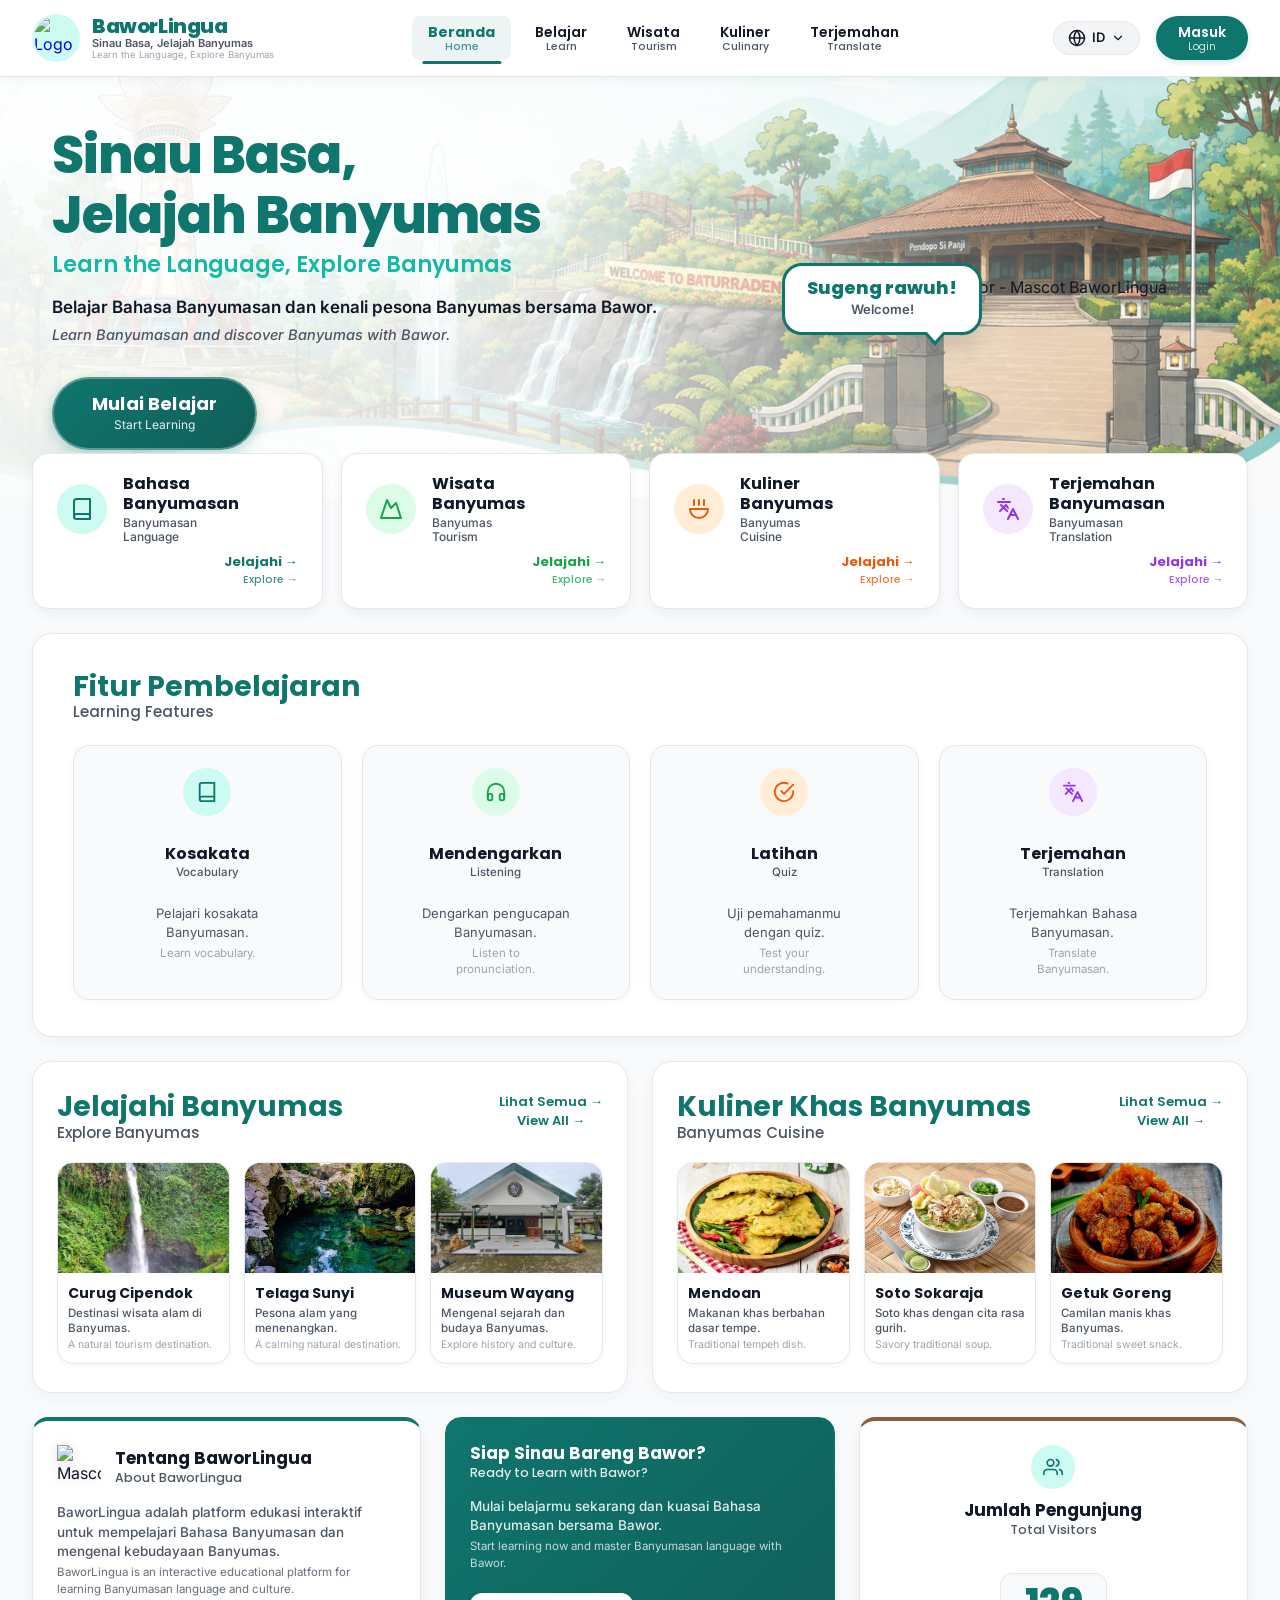
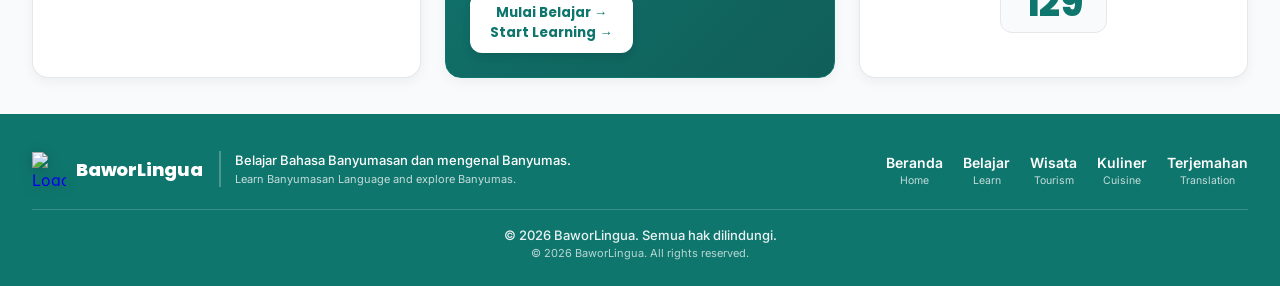
==== commit 131835b2: "Revisi halaman beranda #5" ====
--- a/index.html
+++ b/index.html
@@ -60,7 +60,7 @@
                         </a>
                     </li>
                     <li>
-                        <a href="#" class="nav-link" id="nav-item-wisata">
+                        <a href="index.html#section-tourism" class="nav-link" id="nav-item-wisata">
                             <span class="nav-bilingual bilingual-text">
                                 <span class="text-id">Wisata</span>
                                 <span class="text-en">Tourism</span>
@@ -106,7 +106,7 @@
                 </div>
 
                 <!-- Login Button -->
-                <a href="#" class="btn-login" id="btn-login">
+                <a href="select-language.html" class="btn-login" id="btn-login">
                     <span class="login-bilingual bilingual-text">
                         <span class="text-id">Masuk</span>
                         <span class="text-en">Login</span>
@@ -136,7 +136,7 @@
                 </div>
 
                 <!-- Hero CTA Button Bilingual -->
-                <a href="#" class="btn-primary-cta" id="btn-hero-cta">
+                <a href="belajar.html" class="btn-primary-cta" id="btn-hero-cta">
                     <div class="cta-bilingual bilingual-text">
                         <span class="text-id">Mulai Belajar</span>
                         <span class="text-en">Start Learning</span>
@@ -168,7 +168,7 @@
             <div class="quick-access-grid">
 
                 <!-- Card 1: Bahasa Banyumasan -->
-                <a href="#" class="quick-access-card card-teal" id="qa-card-language">
+                <a href="belajar.html" class="quick-access-card card-teal" id="qa-card-language">
                     <div class="qa-card-content">
                         <div class="qa-icon-wrapper">
                             <svg width="24" height="24" viewBox="0 0 24 24" fill="none" stroke="currentColor"
@@ -193,7 +193,7 @@
                 </a>
 
                 <!-- Card 2: Wisata Banyumas -->
-                <a href="#" class="quick-access-card card-green" id="qa-card-tourism">
+                <a href="index.html#section-tourism" class="quick-access-card card-green" id="qa-card-tourism">
                     <div class="qa-card-content">
                         <div class="qa-icon-wrapper">
                             <svg width="24" height="24" viewBox="0 0 24 24" fill="none" stroke="currentColor"
@@ -217,7 +217,7 @@
                 </a>
 
                 <!-- Card 3: Kuliner Banyumas -->
-                <a href="#" class="quick-access-card card-orange" id="qa-card-cuisine">
+                <a href="kuliner.html" class="quick-access-card card-orange" id="qa-card-cuisine">
                     <div class="qa-card-content">
                         <div class="qa-icon-wrapper">
                             <svg width="24" height="24" viewBox="0 0 24 24" fill="none" stroke="currentColor"
@@ -242,7 +242,7 @@
                 </a>
 
                 <!-- Card 4: Terjemahan Banyumasan -->
-                <a href="#" class="quick-access-card card-purple" id="qa-card-translation">
+                <a href="terjemahan.html" class="quick-access-card card-purple" id="qa-card-translation">
                     <div class="qa-card-content">
                         <div class="qa-icon-wrapper">
                             <svg width="24" height="24" viewBox="0 0 24 24" fill="none" stroke="currentColor"
@@ -289,7 +289,7 @@
                 <div class="features-grid">
 
                     <!-- Feature 1: Kosakata -->
-                    <div class="feature-card feature-teal" id="feature-card-vocabulary">
+                    <a href="belajar.html" class="feature-card feature-teal" id="feature-card-vocabulary">
                         <div class="feature-icon-circle">
                             <svg width="22" height="22" viewBox="0 0 24 24" fill="none" stroke="currentColor"
                                 stroke-width="2" stroke-linecap="round" stroke-linejoin="round">
@@ -305,10 +305,10 @@
                             <p class="text-id">Pelajari kosakata<br>Banyumasan.</p>
                             <p class="text-en">Learn vocabulary.</p>
                         </div>
-                    </div>
+                    </a>
 
                     <!-- Feature 2: Mendengarkan / Listening -->
-                    <div class="feature-card feature-green" id="feature-card-listening">
+                    <a href="belajar.html" class="feature-card feature-green" id="feature-card-listening">
                         <div class="feature-icon-circle">
                             <svg width="22" height="22" viewBox="0 0 24 24" fill="none" stroke="currentColor"
                                 stroke-width="2" stroke-linecap="round" stroke-linejoin="round">
@@ -326,10 +326,10 @@
                             <p class="text-id">Dengarkan pengucapan<br>Banyumasan.</p>
                             <p class="text-en">Listen to<br>pronunciation.</p>
                         </div>
-                    </div>
+                    </a>
 
                     <!-- Feature 3: Latihan / Quiz -->
-                    <div class="feature-card feature-orange" id="feature-card-quiz">
+                    <a href="belajar.html" class="feature-card feature-orange" id="feature-card-quiz">
                         <div class="feature-icon-circle">
                             <svg width="22" height="22" viewBox="0 0 24 24" fill="none" stroke="currentColor"
                                 stroke-width="2" stroke-linecap="round" stroke-linejoin="round">
@@ -345,10 +345,10 @@
                             <p class="text-id">Uji pemahamanmu<br>dengan quiz.</p>
                             <p class="text-en">Test your<br>understanding.</p>
                         </div>
-                    </div>
+                    </a>
 
                     <!-- Feature 4: Terjemahan / Translation -->
-                    <div class="feature-card feature-purple" id="feature-card-translation">
+                    <a href="terjemahan.html" class="feature-card feature-purple" id="feature-card-translation">
                         <div class="feature-icon-circle">
                             <svg width="22" height="22" viewBox="0 0 24 24" fill="none" stroke="currentColor"
                                 stroke-width="2" stroke-linecap="round" stroke-linejoin="round">
@@ -368,7 +368,7 @@
                             <p class="text-id">Terjemahkan Bahasa<br>Banyumasan.</p>
                             <p class="text-en">Translate<br>Banyumasan.</p>
                         </div>
-                    </div>
+                    </a>
 
                 </div>
             </div>
@@ -388,7 +388,7 @@
                             <h2 class="text-id">Jelajahi Banyumas</h2>
                             <span class="text-en">Explore Banyumas</span>
                         </div>
-                        <a href="#" class="header-action-link" id="link-all-tourism">
+                        <a href="index.html#section-tourism" class="header-action-link" id="link-all-tourism">
                             <span class="bilingual-inline">
                                 <span class="text-id">Lihat Semua &rarr;</span>
                                 <span class="text-en">View All &rarr;</span>
@@ -444,7 +444,7 @@
                             <h2 class="text-id">Kuliner Khas Banyumas</h2>
                             <span class="text-en">Banyumas Cuisine</span>
                         </div>
-                        <a href="#" class="header-action-link" id="link-all-cuisine">
+                        <a href="kuliner.html" class="header-action-link" id="link-all-cuisine">
                             <span class="bilingual-inline">
                                 <span class="text-id">Lihat Semua &rarr;</span>
                                 <span class="text-en">View All &rarr;</span>
@@ -531,7 +531,7 @@
                             <p class="text-id text-white-sub">Mulai belajarmu sekarang dan kuasai Bahasa Banyumasan bersama Bawor.</p>
                             <p class="text-en text-white-sub">Start learning now and master Banyumasan language with Bawor.</p>
                         </div>
-                        <a href="#" class="btn-info-cta" id="btn-bottom-cta">
+                        <a href="belajar.html" class="btn-info-cta" id="btn-bottom-cta">
                             <span class="bilingual-inline">
                                 <span class="text-id">Mulai Belajar &rarr;</span>
                                 <span class="text-en">Start Learning &rarr;</span>
@@ -595,7 +595,7 @@
                             <span class="text-en">Learn</span>
                         </span>
                     </a>
-                    <a href="#section-tourism" class="compact-nav-link">
+                    <a href="index.html#section-tourism" class="compact-nav-link">
                         <span class="bilingual-inline">
                             <span class="text-id">Wisata</span>
                             <span class="text-en">Tourism</span>
@@ -607,7 +607,7 @@
                             <span class="text-en">Cuisine</span>
                         </span>
                     </a>
-                    <a href="#" class="compact-nav-link">
+                    <a href="terjemahan.html" class="compact-nav-link">
                         <span class="bilingual-inline">
                             <span class="text-id">Terjemahan</span>
                             <span class="text-en">Translation</span>
--- a/css/style.css
+++ b/css/style.css
@@ -624,7 +624,7 @@
   z-index: 10;
   margin-top: -45px;
   padding: 0 32px;
-  margin-bottom: 28px;
+  margin-bottom: 24px;
   width: 100%;
 }
 
@@ -780,7 +780,7 @@
    Learning Features Section (Beranda Phase B)
    ========================================================================== */
 .learning-features-section {
-  padding: 0 32px 20px;
+  padding: 0 32px 24px;
 }
 
 .learning-features-container {
@@ -802,6 +802,13 @@
   gap: 20px;
 }
 
+.feature-card,
+.feature-card *,
+.feature-card:hover,
+.feature-card:hover * {
+  text-decoration: none !important;
+}
+
 .feature-card {
   background-color: var(--white);
   border: 1px solid var(--border-light);
@@ -813,6 +820,7 @@
   align-items: center;
   text-align: center;
   transition: all 0.25s cubic-bezier(0.4, 0, 0.2, 1);
+  color: inherit;
 }
 
 .feature-card:hover {
@@ -917,7 +925,7 @@
    Tourism & Cuisine Side-by-Side Section (Beranda Phase C)
    ========================================================================== */
 .tourism-cuisine-section {
-  padding: 0 32px 64px;
+  padding: 0 32px 24px;
 }
 
 .tourism-cuisine-container {
@@ -1068,7 +1076,7 @@
    Bottom Info Row Section (Beranda Revision: 3 Columns)
    ========================================================================== */
 .bottom-info-section {
-  padding: 0 32px 40px;
+  padding: 0 32px 24px;
 }
 
 .bottom-info-container {
@@ -1581,7 +1589,7 @@
   }
 
   .tourism-cuisine-section {
-    padding: 0 24px 32px;
+    padding: 0 24px 20px;
   }
 
   .bottom-info-grid {
@@ -1610,11 +1618,11 @@
   }
 
   .tourism-cuisine-section {
-    padding: 0 16px 32px;
+    padding: 0 16px 20px;
   }
 
   .bottom-info-section {
-    padding: 0 16px 32px;
+    padding: 0 16px 20px;
   }
 
   .features-card-wrapper,
@@ -4046,6 +4054,7 @@
   gap: 14px;
   box-shadow: 0 2px 10px rgba(0, 0, 0, 0.03);
   transition: transform 0.25s ease, box-shadow 0.25s ease, border-color 0.25s ease;
+  text-decoration: none !important;
 }
 
 .feature-card:hover {
@@ -4170,8 +4179,7 @@
 
 .translation-hero-section {
   position: relative;
-  width: 100%;
-  min-height: 420px;
+  min-height: auto;
   background-image: url('../assets/hero/hero.jpeg');
   background-size: cover;
   background-position: center bottom;
@@ -4179,7 +4187,7 @@
   display: flex;
   align-items: center;
   justify-content: center;
-  padding: 44px 0 90px;
+  padding: 40px 0 55px;
   overflow: hidden;
   box-sizing: border-box;
 }
@@ -4418,7 +4426,7 @@
 
 /* --- Translation Main Section & Placeholder Container (Stage A) --- */
 .translation-main-section {
-  padding: 0 0 72px;
+  padding: 0 0 18px;
   background-color: #FAFAFA;
 }
 
@@ -4552,10 +4560,10 @@
   display: grid;
   grid-template-columns: 1fr 340px;
   gap: 24px;
-  margin-top: -50px;
+  margin-top: -30px;
   position: relative;
   z-index: 10;
-  align-items: start;
+  align-items: stretch;
 }
 
 /* Editor Card (Left Box) */
@@ -4573,7 +4581,7 @@
 .trans-panel {
   display: flex;
   flex-direction: column;
-  padding: 18px 20px;
+  padding: 10px 14px;
 }
 
 .trans-panel-input {
@@ -4588,12 +4596,12 @@
   display: flex;
   align-items: center;
   justify-content: space-between;
-  margin-bottom: 12px;
+  margin-bottom: 4px;
 }
 
 .panel-label {
   font-family: var(--font-poppins);
-  font-size: 13px;
+  font-size: 12.5px;
   font-weight: 700;
   color: var(--neutral-500);
   text-transform: uppercase;
@@ -4610,9 +4618,9 @@
   background-color: var(--neutral-100);
   border: 1px solid var(--border-light);
   border-radius: 8px;
-  padding: 6px 30px 6px 12px;
+  padding: 4px 26px 4px 8px;
   font-family: var(--font-inter);
-  font-size: 13.5px;
+  font-size: 12.5px;
   font-weight: 600;
   color: var(--neutral-800);
   cursor: pointer;
@@ -4643,18 +4651,18 @@
 .panel-body {
   flex: 1;
   display: flex;
-  margin-bottom: 10px;
+  margin-bottom: 4px;
 }
 
 .trans-textarea {
   width: 100%;
-  height: 170px;
+  height: 90px;
   border: none;
   outline: none;
   resize: none;
   font-family: var(--font-inter);
-  font-size: 15.5px;
-  line-height: 1.6;
+  font-size: 14.5px;
+  line-height: 1.45;
   color: var(--neutral-900);
   background: transparent;
 }
@@ -4667,7 +4675,7 @@
   display: flex;
   align-items: center;
   justify-content: space-between;
-  padding-top: 8px;
+  padding-top: 4px;
   border-top: 1px solid var(--neutral-100);
 }
 
@@ -4676,7 +4684,7 @@
 }
 
 .char-counter {
-  font-size: 12px;
+  font-size: 11.5px;
   font-weight: 500;
   color: var(--neutral-400);
 }
@@ -4685,7 +4693,7 @@
   background: transparent;
   border: none;
   color: var(--neutral-500);
-  padding: 6px;
+  padding: 4px;
   border-radius: 6px;
   cursor: pointer;
   display: flex;
@@ -4702,7 +4710,7 @@
 .output-actions {
   display: flex;
   align-items: center;
-  gap: 6px;
+  gap: 4px;
 }
 
 /* Swap Button Column */
@@ -4716,8 +4724,8 @@
 }
 
 .swap-lang-btn {
-  width: 40px;
-  height: 40px;
+  width: 34px;
+  height: 34px;
   border-radius: 50%;
   background-color: var(--primary-50);
   border: 1px solid var(--primary-200);
@@ -4744,14 +4752,15 @@
   border-radius: 20px;
   box-shadow: var(--shadow-lg);
   border: 1px solid var(--border-light);
-  padding: 20px 18px;
-  display: flex;
-  flex-direction: column;
+  padding: 10px 14px;
+  display: flex;
+  flex-direction: column;
+  height: 100%;
 }
 
 .example-card-header {
-  margin-bottom: 14px;
-  padding-bottom: 8px;
+  margin-bottom: 6px;
+  padding-bottom: 4px;
   border-bottom: 1px solid var(--border-light);
 }
 
@@ -4763,7 +4772,7 @@
 body[data-lang="id"] .example-title-bilingual .text-id,
 body:not([data-lang]) .example-title-bilingual .text-id,
 body[data-lang="en"] .example-title-bilingual .text-en {
-  font-size: 15.5px;
+  font-size: 14.5px;
   font-weight: 700;
   color: var(--neutral-900);
 }
@@ -4771,7 +4780,7 @@
 body[data-lang="id"] .example-title-bilingual .text-en,
 body:not([data-lang]) .example-title-bilingual .text-en,
 body[data-lang="en"] .example-title-bilingual .text-id {
-  font-size: 11px;
+  font-size: 10.5px;
   font-weight: 500;
   color: var(--neutral-500);
 }
@@ -4782,15 +4791,16 @@
   margin: 0;
   display: flex;
   flex-direction: column;
-  gap: 8px;
+  gap: 4px;
+  flex: 1;
 }
 
 .example-item {
   display: flex;
   align-items: center;
   justify-content: space-between;
-  padding: 8px 12px;
-  border-radius: 10px;
+  padding: 4px 8px;
+  border-radius: 6px;
   background-color: #F8FAFC;
   border: 1px solid var(--neutral-100);
   transition: all 0.2s ease;
@@ -4804,12 +4814,12 @@
 .example-text-block {
   display: flex;
   flex-direction: column;
-  gap: 2px;
+  gap: 1px;
 }
 
 .ex-bny {
   font-weight: 700;
-  font-size: 13.5px;
+  font-size: 12.5px;
   color: var(--neutral-900);
 }
 
@@ -4830,7 +4840,7 @@
 body:not([data-lang]) .ex-target .text-id,
 body[data-lang="en"] .ex-target .text-en {
   display: block !important;
-  font-size: 12px;
+  font-size: 11px;
   font-weight: 500;
   color: var(--neutral-600);
 }
@@ -4839,7 +4849,7 @@
   background: transparent;
   border: none;
   color: var(--primary-600);
-  padding: 5px;
+  padding: 3px;
   border-radius: 50%;
   cursor: pointer;
   display: flex;
@@ -4854,7 +4864,8 @@
 }
 
 .example-card-footer {
-  margin-top: 14px;
+  margin-top: auto;
+  padding-top: 4px;
   text-align: center;
 }
 
@@ -4871,55 +4882,61 @@
   text-decoration: underline;
 }
 
-/* --- Tips & Guide Banners Row --- */
+/* --- Tips & Guide Banners Row (Single Banner Layout) --- */
 .translation-tips-row {
-  display: grid;
-  grid-template-columns: 1fr 1fr;
+  display: flex;
+  align-items: center;
+  justify-content: space-between;
+  background-color: #E8F5F3;
+  border: 1px solid #D2ECE7;
+  border-radius: 18px;
+  padding: 10px 14px 10px 12px;
+  margin-top: 18px;
   gap: 20px;
-  margin-top: 24px;
-}
-
-.tips-banner-card {
-  background: linear-gradient(135deg, #FFFFFF 0%, var(--primary-50) 100%);
-  border-radius: 16px;
-  border: 1px solid var(--primary-200);
-  padding: 16px 20px;
+  position: relative;
+  box-shadow: 0 2px 10px rgba(15, 118, 110, 0.04);
+}
+
+.tips-left-content {
   display: flex;
   align-items: center;
   gap: 14px;
-  box-shadow: var(--shadow-sm);
-  position: relative;
-  overflow: hidden;
+  flex: 1;
 }
 
 .tips-mascot-head-container {
-  width: 44px;
-  height: 44px;
+  width: 65px;
+  height: 60px;
   flex-shrink: 0;
+  display: flex;
+  align-items: flex-end;
+  justify-content: center;
 }
 
 .tips-bawor-head {
   width: 100%;
   height: 100%;
   object-fit: contain;
+  object-position: bottom center;
 }
 
 .tips-icon-badge {
-  width: 40px;
-  height: 40px;
-  border-radius: 10px;
-  background-color: var(--primary-100);
-  color: var(--primary-700);
+  width: 44px;
+  height: 44px;
+  border-radius: 50%;
+  background-color: var(--white);
+  color: #0F766E;
   display: flex;
   align-items: center;
   justify-content: center;
   flex-shrink: 0;
+  box-shadow: 0 2px 8px rgba(15, 118, 110, 0.1);
 }
 
 .tips-content-text {
   display: flex;
   flex-direction: column;
-  gap: 3px;
+  gap: 2px;
 }
 
 .tips-title-bilingual h4 {
@@ -4930,9 +4947,9 @@
 body[data-lang="id"] .tips-title-bilingual .text-id,
 body:not([data-lang]) .tips-title-bilingual .text-id,
 body[data-lang="en"] .tips-title-bilingual .text-en {
-  font-size: 14.5px;
+  font-size: 15px;
   font-weight: 700;
-  color: var(--neutral-900);
+  color: #0F766E;
 }
 
 body[data-lang="id"] .tips-title-bilingual .text-en,
@@ -4944,33 +4961,37 @@
 }
 
 .tips-desc-bilingual p {
-  font-size: 12px;
-  color: var(--neutral-600);
+  font-size: 13px;
+  color: #334155;
+  font-weight: 500;
   line-height: 1.4;
 }
 
 .guide-banner-card {
-  background: linear-gradient(135deg, var(--primary-600) 0%, var(--primary-800) 100%);
-  border-radius: 16px;
-  padding: 16px 20px;
+  background: linear-gradient(135deg, #065F46 0%, #044E3A 100%);
+  border-radius: 14px;
+  padding: 12px 22px;
   display: flex;
   align-items: center;
   gap: 14px;
-  box-shadow: var(--shadow-md);
+  box-shadow: 0 4px 12px rgba(6, 95, 70, 0.18);
   text-decoration: none;
-  transition: transform 0.25s ease, box-shadow 0.25s ease;
+  transition: all 0.25s cubic-bezier(0.4, 0, 0.2, 1);
+  flex-shrink: 0;
 }
 
 .guide-banner-card:hover {
+  background: linear-gradient(135deg, #044E3A 0%, #02382A 100%);
   transform: translateY(-2px);
-  box-shadow: var(--shadow-lg);
+  box-shadow: 0 6px 18px rgba(6, 95, 70, 0.28);
 }
 
 .guide-icon-badge {
-  width: 40px;
-  height: 40px;
-  border-radius: 10px;
-  background-color: rgba(255, 255, 255, 0.15);
+  width: 38px;
+  height: 38px;
+  border-radius: 8px;
+  border: 1.5px solid rgba(255, 255, 255, 0.4);
+  background-color: rgba(255, 255, 255, 0.08);
   color: var(--white);
   display: flex;
   align-items: center;
@@ -4981,7 +5002,7 @@
 .guide-content-text {
   display: flex;
   flex-direction: column;
-  gap: 3px;
+  gap: 2px;
 }
 
 .guide-title-bilingual h4 {
@@ -5007,28 +5028,23 @@
 
 .guide-desc-bilingual p {
   font-size: 12px;
-  color: rgba(255, 255, 255, 0.9);
-  line-height: 1.4;
+  color: rgba(255, 255, 255, 0.88);
+  line-height: 1.35;
+  font-weight: 400;
 }
 
 .guide-arrow-btn {
-  width: 32px;
-  height: 32px;
-  border-radius: 50%;
-  background-color: rgba(255, 255, 255, 0.2);
   color: var(--white);
   display: flex;
   align-items: center;
   justify-content: center;
-  margin-left: auto;
+  margin-left: 10px;
   flex-shrink: 0;
-  transition: transform 0.2s ease, background-color 0.2s ease;
+  transition: transform 0.2s ease;
 }
 
 .guide-banner-card:hover .guide-arrow-btn {
-  background-color: var(--white);
-  color: var(--primary-700);
-  transform: translateX(3px);
+  transform: translateX(4px);
 }
 
 /* Responsive Rules for Translation Page Stage B */
@@ -5039,8 +5055,19 @@
   }
 
   .translation-tips-row {
-    grid-template-columns: 1fr 1fr;
+    flex-direction: column;
+    align-items: stretch;
     gap: 16px;
+    padding: 16px;
+  }
+
+  .tips-left-content {
+    width: 100%;
+  }
+
+  .guide-banner-card {
+    width: 100%;
+    justify-content: space-between;
   }
 }
 
@@ -5056,7 +5083,7 @@
   }
 
   .trans-textarea {
-    height: 140px;
+    height: 110px;
   }
 
   .swap-btn-container {
@@ -5065,7 +5092,7 @@
   }
 
   .translation-tips-row {
-    grid-template-columns: 1fr;
+    padding: 14px;
     gap: 14px;
   }
 }
